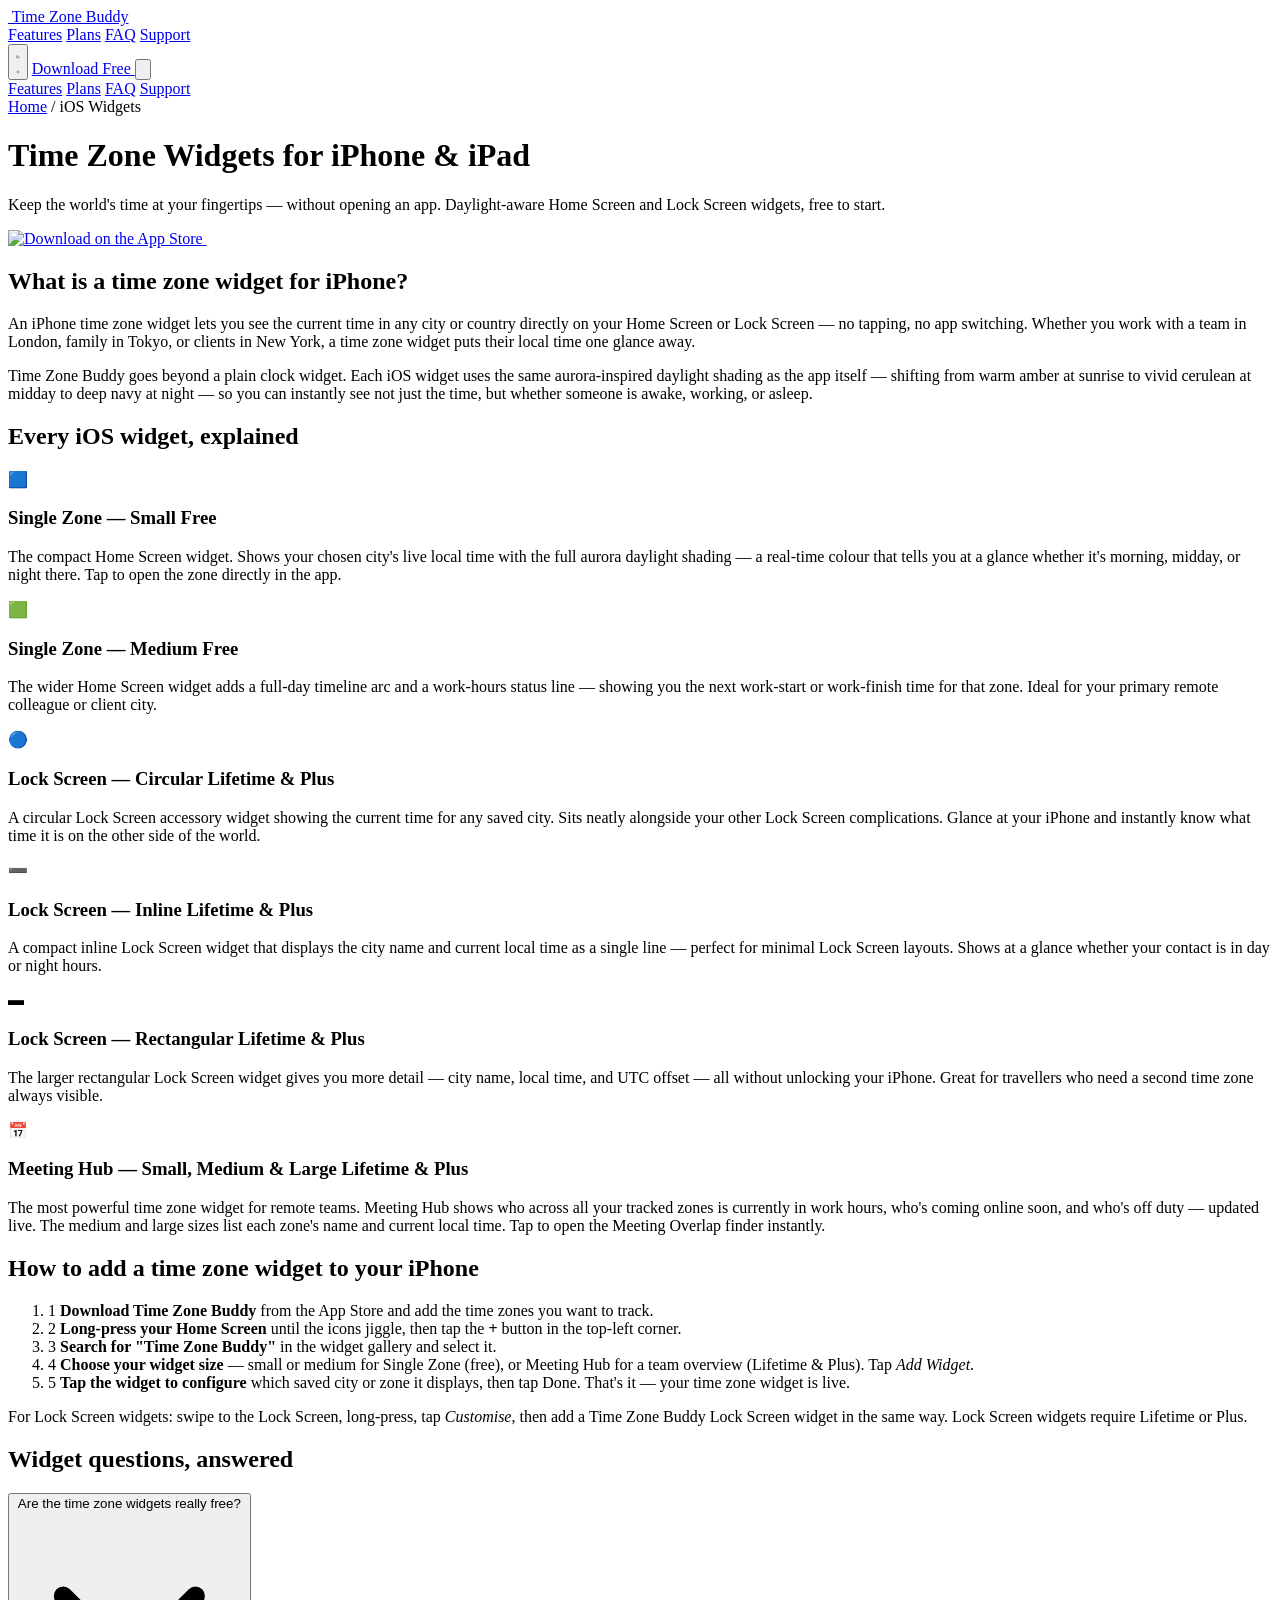
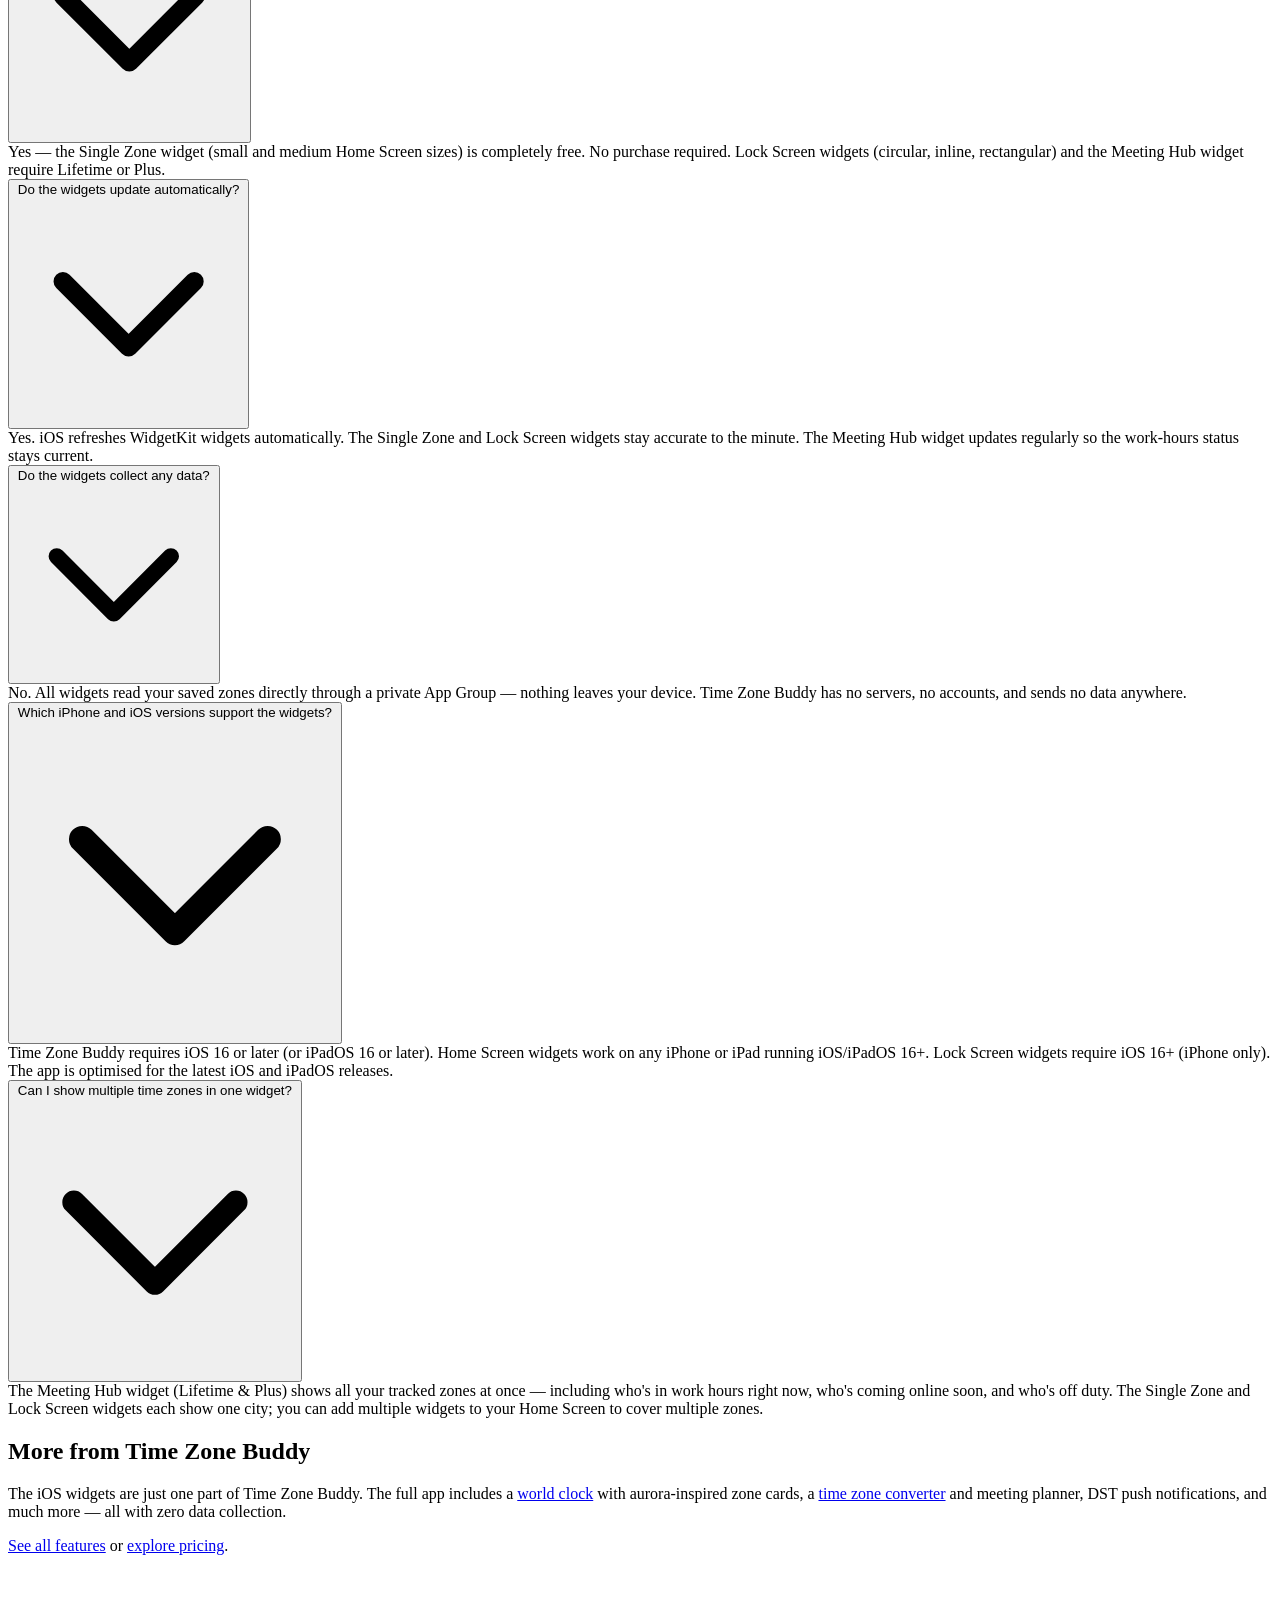
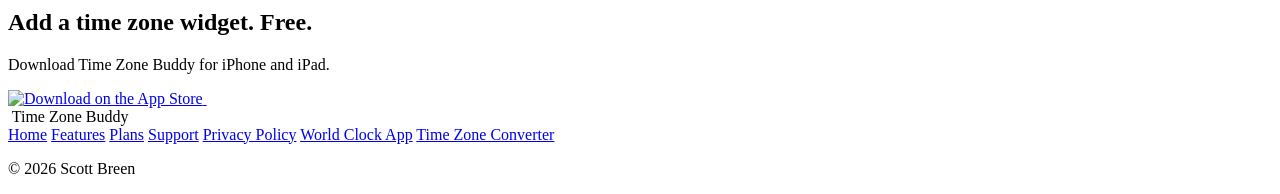
==== ios-widgets.html @ fa758488 "Add files via upload" ====
<!DOCTYPE html>
<html lang="en" x-data="themeToggle" x-init="init()">
<head>
  <meta charset="UTF-8" />
  <meta name="viewport" content="width=device-width, initial-scale=1.0" />
  <title>Time Zone Widget for iPhone &amp; iPad — Time Zone Buddy</title>
  <meta name="description" content="Time Zone Buddy brings beautiful, daylight-aware time zone widgets to your iPhone Home Screen and Lock Screen. Free Single Zone widget, plus Lock Screen clocks and Meeting Hub widget with Lifetime or Plus." />
  <meta name="keywords" content="time zone widget iPhone, time zone widget iOS, world clock widget iPhone, Home Screen time zone widget, Lock Screen clock widget iPhone, iPad time zone widget, iOS 16 widget time zone, meeting hub widget" />

  <!-- Favicon -->
  <link rel="icon" type="image/png" href="images/icon.png" />
  <link rel="apple-touch-icon" href="images/icon.png" />

  <!-- Open Graph -->
  <meta property="og:title" content="Time Zone Widget for iPhone &amp; iPad — Time Zone Buddy" />
  <meta property="og:description" content="Beautiful, daylight-aware time zone widgets for your iPhone Home Screen and Lock Screen. Free to start — upgrade for Lock Screen clocks and the Meeting Hub widget." />
  <meta property="og:image" content="https://tzbuddy.app/images/og-image.png" />
  <meta property="og:image:width" content="1200" />
  <meta property="og:image:height" content="630" />
  <meta property="og:type" content="website" />
  <meta property="og:url" content="https://tzbuddy.app/ios-widgets.html" />
  <meta property="og:site_name" content="Time Zone Buddy" />
  <link rel="canonical" href="https://tzbuddy.app/ios-widgets.html" />

  <!-- Twitter / X Card -->
  <meta name="twitter:card" content="summary_large_image" />
  <meta name="twitter:title" content="Time Zone Widget for iPhone &amp; iPad — Time Zone Buddy" />
  <meta name="twitter:description" content="Beautiful, daylight-aware time zone widgets for your iPhone Home Screen and Lock Screen. Free to start." />
  <meta name="twitter:image" content="https://tzbuddy.app/images/og-image.png" />

  <!-- Fonts -->
  <link rel="preconnect" href="https://fonts.googleapis.com" />
  <link href="https://fonts.googleapis.com/css2?family=Inter:wght@400;500;600;700;800&display=swap" rel="stylesheet" />

  <!-- Tailwind Play CDN -->
  <script src="https://cdn.tailwindcss.com"></script>
  <script>
    tailwind.config = { darkMode: 'class' }
  </script>

  <!-- GSAP -->
  <script src="https://cdnjs.cloudflare.com/ajax/libs/gsap/3.12.5/gsap.min.js"></script>
  <script src="https://cdnjs.cloudflare.com/ajax/libs/gsap/3.12.5/ScrollTrigger.min.js"></script>

  <!-- Alpine.js -->
  <script defer src="https://cdn.jsdelivr.net/npm/alpinejs@3.14.1/dist/cdn.min.js"></script>

  <!-- Styles -->
  <link rel="stylesheet" href="css/styles.css" />
  <script src="js/app.js"></script>

  <!-- Structured Data -->
  <script type="application/ld+json">
  {
    "@context": "https://schema.org",
    "@type": ["SoftwareApplication", "MobileApplication"],
    "name": "Time Zone Buddy",
    "alternativeName": "Time Zone Widget for iPhone",
    "url": "https://tzbuddy.app/",
    "downloadUrl": "https://apps.apple.com/us/app/time-zone-buddy/id6760805989",
    "operatingSystem": "iOS 16+, iPadOS 16+",
    "applicationCategory": ["ProductivityApplication", "UtilitiesApplication"],
    "description": "Time Zone Buddy brings beautiful, daylight-aware time zone widgets to your iPhone and iPad Home Screen and Lock Screen. The free Single Zone widget shows any city's live time with aurora shading; Lifetime and Plus unlock Lock Screen clocks and the Meeting Hub widget.",
    "featureList": "Single Zone Home Screen widget (small & medium), Lock Screen clock widgets (circular, inline, rectangular), Meeting Hub widget (small, medium, large), daylight-aware shading, work-hours status, day timeline, on-device privacy",
    "author": { "@type": "Person", "name": "Scott Breen" },
    "offers": [
      { "@type": "Offer", "price": "0",     "priceCurrency": "AUD", "name": "Free" },
      { "@type": "Offer", "price": "39.99", "priceCurrency": "AUD", "name": "Lifetime" },
      { "@type": "Offer", "price": "14.99", "priceCurrency": "AUD", "name": "Plus Annual" }
    ]
  }
  </script>

  <!-- Firebase Analytics -->
  <script type="module">
    import { initializeApp } from "https://www.gstatic.com/firebasejs/12.13.0/firebase-app.js";
    import { getAnalytics, logEvent } from "https://www.gstatic.com/firebasejs/12.13.0/firebase-analytics.js";

    const firebaseConfig = {
      apiKey: "AIzaSyCn7GMc5UZO7iKN3OsOkC23iQB7Zp9PNtY",
      authDomain: "time-zone-buddy-pinecode.firebaseapp.com",
      projectId: "time-zone-buddy-pinecode",
      storageBucket: "time-zone-buddy-pinecode.firebasestorage.app",
      messagingSenderId: "808205346526",
      appId: "1:808205346526:web:3aef061bd46ed801ec844f",
      measurementId: "G-05SZGTC4KJ"
    };

    const app = initializeApp(firebaseConfig);
    const analytics = getAnalytics(app);

    document.addEventListener('click', (e) => {
      const cta = e.target.closest('[data-section]');
      if (cta) {
        logEvent(analytics, 'cta_click', { section: cta.dataset.section });
      }
    });
  </script>
</head>

<body class="bg-[var(--color-bg)]" :class="{ dark: dark }">

  <!-- ── Navigation ──────────────────────────────────────── -->
  <nav x-data="stickyNav" x-init="init()"
       class="fixed top-0 inset-x-0 z-50 bg-[var(--color-surface)] shadow-sm">
    <div class="max-w-6xl mx-auto px-4 sm:px-6 flex items-center justify-between h-16">

      <!-- Logo -->
      <a href="index.html" class="flex items-center gap-2 font-bold text-[var(--color-text-primary)]">
        <img src="images/icon.png" alt="" class="w-6 h-6" aria-hidden="true" />
        Time Zone Buddy
      </a>

      <!-- Desktop nav links -->
      <div class="hidden md:flex items-center gap-8 text-sm font-medium text-[var(--color-text-secondary)]">
        <a href="index.html#features" class="hover:text-[var(--color-brand)] transition-colors">Features</a>
        <a href="index.html#plans"    class="hover:text-[var(--color-brand)] transition-colors">Plans</a>
        <a href="index.html#faq"      class="hover:text-[var(--color-brand)] transition-colors">FAQ</a>
        <a href="support.html"        class="hover:text-[var(--color-brand)] transition-colors">Support</a>
      </div>

      <!-- Right controls -->
      <div class="flex items-center gap-2">
        <!-- Dark/light toggle -->
        <button @click="toggle()" aria-label="Toggle dark mode"
                class="p-2 rounded-lg text-[var(--color-text-muted)] hover:text-[var(--color-text-primary)] transition-colors">
          <svg x-show="!dark" class="w-5 h-5" fill="none" stroke="currentColor" stroke-width="2" viewBox="0 0 24 24"><path stroke-linecap="round" stroke-linejoin="round" d="M21 12.79A9 9 0 1111.21 3a7 7 0 109.79 9.79z"/></svg>
          <svg x-show="dark"  class="w-5 h-5" fill="none" stroke="currentColor" stroke-width="2" viewBox="0 0 24 24"><circle cx="12" cy="12" r="5"/><line x1="12" y1="1" x2="12" y2="3"/><line x1="12" y1="21" x2="12" y2="23"/><line x1="4.22" y1="4.22" x2="5.64" y2="5.64"/><line x1="18.36" y1="18.36" x2="19.78" y2="19.78"/><line x1="1" y1="12" x2="3" y2="12"/><line x1="21" y1="12" x2="23" y2="12"/><line x1="4.22" y1="19.78" x2="5.64" y2="18.36"/><line x1="18.36" y1="5.64" x2="19.78" y2="4.22"/></svg>
        </button>

        <!-- CTA -->
        <a href="https://apps.apple.com/us/app/time-zone-buddy/id6760805989?utm_source=website&utm_medium=cta_button&utm_campaign=ios_widgets_page"
           data-section="nav"
           class="hidden md:inline-flex items-center gap-2 bg-[var(--color-brand)] text-white font-semibold text-sm px-4 py-2 rounded-xl hover:bg-[var(--color-brand-hover)] transition-colors">
          Download Free
        </a>

        <!-- Mobile hamburger -->
        <button @click="menuOpen = !menuOpen" class="md:hidden p-2 text-[var(--color-text-muted)]" aria-label="Toggle menu">
          <svg class="w-5 h-5" fill="none" stroke="currentColor" stroke-width="2" viewBox="0 0 24 24">
            <path x-show="!menuOpen" stroke-linecap="round" stroke-linejoin="round" d="M4 6h16M4 12h16M4 18h16"/>
            <path x-show="menuOpen"  stroke-linecap="round" stroke-linejoin="round" d="M6 18L18 6M6 6l12 12"/>
          </svg>
        </button>
      </div>
    </div>

    <!-- Mobile menu dropdown -->
    <div x-show="menuOpen" x-transition class="md:hidden bg-[var(--color-surface)] border-t border-[var(--color-border)] px-4 pb-4">
      <a href="index.html#features" @click="menuOpen=false" class="block py-3 text-[var(--color-text-secondary)] hover:text-[var(--color-brand)]">Features</a>
      <a href="index.html#plans"    @click="menuOpen=false" class="block py-3 text-[var(--color-text-secondary)] hover:text-[var(--color-brand)]">Plans</a>
      <a href="index.html#faq"      @click="menuOpen=false" class="block py-3 text-[var(--color-text-secondary)] hover:text-[var(--color-brand)]">FAQ</a>
      <a href="support.html"        @click="menuOpen=false" class="block py-3 text-[var(--color-text-secondary)] hover:text-[var(--color-brand)]">Support</a>
    </div>
  </nav>

  <main class="pt-16">

    <!-- ── Page Hero ───────────────────────────────────────── -->
    <div class="bg-[var(--color-surface)] border-b border-[var(--color-border)] py-12 text-center">
      <nav aria-label="Breadcrumb" class="text-sm text-[var(--color-text-muted)] mb-4">
        <a href="index.html" class="hover:text-[var(--color-brand)]">Home</a>
        <span class="mx-2">/</span>
        <span class="text-[var(--color-text-primary)]">iOS Widgets</span>
      </nav>
      <h1 class="text-4xl font-extrabold text-[var(--color-text-primary)]">Time Zone Widgets for iPhone &amp; iPad</h1>
      <p class="mt-4 text-[var(--color-text-secondary)] max-w-xl mx-auto px-4">
        Keep the world's time at your fingertips — without opening an app. Daylight-aware Home Screen and Lock Screen widgets, free to start.
      </p>
      <div class="mt-8">
        <a href="https://apps.apple.com/us/app/time-zone-buddy/id6760805989?utm_source=website&utm_medium=cta_button&utm_campaign=ios_widgets_page"
           data-section="hero"
           class="inline-flex items-center">
          <img src="images/Download_on_the_App_Store_Badge_US-UK_RGB_blk_092917.svg"
               alt="Download on the App Store" class="h-12 dark:hidden" />
          <img src="images/Download_on_the_App_Store_Badge_US-UK_RGB_wht_092917.svg"
               alt="" class="h-12 hidden dark:block" aria-hidden="true" />
        </a>
      </div>
    </div>

    <!-- ── What is a time zone widget ──────────────────────── -->
    <section class="max-w-3xl mx-auto px-4 sm:px-6 py-16">
      <h2 class="text-2xl md:text-3xl font-bold text-[var(--color-text-primary)] mb-6">What is a time zone widget for iPhone?</h2>
      <p class="text-base text-[var(--color-text-secondary)] mb-4">
        An iPhone time zone widget lets you see the current time in any city or country directly on your Home Screen or Lock Screen — no tapping, no app switching. Whether you work with a team in London, family in Tokyo, or clients in New York, a time zone widget puts their local time one glance away.
      </p>
      <p class="text-base text-[var(--color-text-secondary)]">
        Time Zone Buddy goes beyond a plain clock widget. Each iOS widget uses the same aurora-inspired daylight shading as the app itself — shifting from warm amber at sunrise to vivid cerulean at midday to deep navy at night — so you can instantly see not just the time, but whether someone is awake, working, or asleep.
      </p>
    </section>

    <!-- ── Widget variants ──────────────────────────────────── -->
    <section class="bg-[var(--color-surface)] border-y border-[var(--color-border)] py-16">
      <div class="max-w-4xl mx-auto px-4 sm:px-6">
        <h2 class="text-2xl md:text-3xl font-bold text-[var(--color-text-primary)] mb-10 text-center">
          Every iOS widget, explained
        </h2>
        <div class="grid grid-cols-1 md:grid-cols-2 gap-8">

          <!-- Single Zone Small -->
          <div class="flex gap-4">
            <div class="text-3xl flex-shrink-0">🟦</div>
            <div>
              <h3 class="font-bold text-[var(--color-text-primary)] mb-1">Single Zone — Small <span class="text-xs font-normal text-green-600 dark:text-green-400 ml-1">Free</span></h3>
              <p class="text-sm text-[var(--color-text-secondary)]">
                The compact Home Screen widget. Shows your chosen city's live local time with the full aurora daylight shading — a real-time colour that tells you at a glance whether it's morning, midday, or night there. Tap to open the zone directly in the app.
              </p>
            </div>
          </div>

          <!-- Single Zone Medium -->
          <div class="flex gap-4">
            <div class="text-3xl flex-shrink-0">🟩</div>
            <div>
              <h3 class="font-bold text-[var(--color-text-primary)] mb-1">Single Zone — Medium <span class="text-xs font-normal text-green-600 dark:text-green-400 ml-1">Free</span></h3>
              <p class="text-sm text-[var(--color-text-secondary)]">
                The wider Home Screen widget adds a full-day timeline arc and a work-hours status line — showing you the next work-start or work-finish time for that zone. Ideal for your primary remote colleague or client city.
              </p>
            </div>
          </div>

          <!-- Lock Screen Circular -->
          <div class="flex gap-4">
            <div class="text-3xl flex-shrink-0">🔵</div>
            <div>
              <h3 class="font-bold text-[var(--color-text-primary)] mb-1">Lock Screen — Circular <span class="text-xs font-normal text-[var(--color-brand)] ml-1">Lifetime &amp; Plus</span></h3>
              <p class="text-sm text-[var(--color-text-secondary)]">
                A circular Lock Screen accessory widget showing the current time for any saved city. Sits neatly alongside your other Lock Screen complications. Glance at your iPhone and instantly know what time it is on the other side of the world.
              </p>
            </div>
          </div>

          <!-- Lock Screen Inline -->
          <div class="flex gap-4">
            <div class="text-3xl flex-shrink-0">➖</div>
            <div>
              <h3 class="font-bold text-[var(--color-text-primary)] mb-1">Lock Screen — Inline <span class="text-xs font-normal text-[var(--color-brand)] ml-1">Lifetime &amp; Plus</span></h3>
              <p class="text-sm text-[var(--color-text-secondary)]">
                A compact inline Lock Screen widget that displays the city name and current local time as a single line — perfect for minimal Lock Screen layouts. Shows at a glance whether your contact is in day or night hours.
              </p>
            </div>
          </div>

          <!-- Lock Screen Rectangular -->
          <div class="flex gap-4">
            <div class="text-3xl flex-shrink-0">▬</div>
            <div>
              <h3 class="font-bold text-[var(--color-text-primary)] mb-1">Lock Screen — Rectangular <span class="text-xs font-normal text-[var(--color-brand)] ml-1">Lifetime &amp; Plus</span></h3>
              <p class="text-sm text-[var(--color-text-secondary)]">
                The larger rectangular Lock Screen widget gives you more detail — city name, local time, and UTC offset — all without unlocking your iPhone. Great for travellers who need a second time zone always visible.
              </p>
            </div>
          </div>

          <!-- Meeting Hub -->
          <div class="flex gap-4">
            <div class="text-3xl flex-shrink-0">📅</div>
            <div>
              <h3 class="font-bold text-[var(--color-text-primary)] mb-1">Meeting Hub — Small, Medium &amp; Large <span class="text-xs font-normal text-[var(--color-brand)] ml-1">Lifetime &amp; Plus</span></h3>
              <p class="text-sm text-[var(--color-text-secondary)]">
                The most powerful time zone widget for remote teams. Meeting Hub shows who across all your tracked zones is currently in work hours, who's coming online soon, and who's off duty — updated live. The medium and large sizes list each zone's name and current local time. Tap to open the Meeting Overlap finder instantly.
              </p>
            </div>
          </div>

        </div>
      </div>
    </section>

    <!-- ── How to add ────────────────────────────────────────── -->
    <section class="max-w-3xl mx-auto px-4 sm:px-6 py-16">
      <h2 class="text-2xl md:text-3xl font-bold text-[var(--color-text-primary)] mb-6">
        How to add a time zone widget to your iPhone
      </h2>
      <ol class="space-y-4 text-base text-[var(--color-text-secondary)] list-none">
        <li class="flex gap-4">
          <span class="flex-shrink-0 w-7 h-7 rounded-full bg-[var(--color-brand)] text-white flex items-center justify-center text-sm font-bold">1</span>
          <span><strong class="text-[var(--color-text-primary)]">Download Time Zone Buddy</strong> from the App Store and add the time zones you want to track.</span>
        </li>
        <li class="flex gap-4">
          <span class="flex-shrink-0 w-7 h-7 rounded-full bg-[var(--color-brand)] text-white flex items-center justify-center text-sm font-bold">2</span>
          <span><strong class="text-[var(--color-text-primary)]">Long-press your Home Screen</strong> until the icons jiggle, then tap the <strong class="text-[var(--color-text-primary)]">+</strong> button in the top-left corner.</span>
        </li>
        <li class="flex gap-4">
          <span class="flex-shrink-0 w-7 h-7 rounded-full bg-[var(--color-brand)] text-white flex items-center justify-center text-sm font-bold">3</span>
          <span><strong class="text-[var(--color-text-primary)]">Search for "Time Zone Buddy"</strong> in the widget gallery and select it.</span>
        </li>
        <li class="flex gap-4">
          <span class="flex-shrink-0 w-7 h-7 rounded-full bg-[var(--color-brand)] text-white flex items-center justify-center text-sm font-bold">4</span>
          <span><strong class="text-[var(--color-text-primary)]">Choose your widget size</strong> — small or medium for Single Zone (free), or Meeting Hub for a team overview (Lifetime &amp; Plus). Tap <em>Add Widget</em>.</span>
        </li>
        <li class="flex gap-4">
          <span class="flex-shrink-0 w-7 h-7 rounded-full bg-[var(--color-brand)] text-white flex items-center justify-center text-sm font-bold">5</span>
          <span><strong class="text-[var(--color-text-primary)]">Tap the widget to configure</strong> which saved city or zone it displays, then tap Done. That's it — your time zone widget is live.</span>
        </li>
      </ol>
      <p class="mt-6 text-sm text-[var(--color-text-secondary)]">
        For Lock Screen widgets: swipe to the Lock Screen, long-press, tap <em>Customise</em>, then add a Time Zone Buddy Lock Screen widget in the same way. Lock Screen widgets require Lifetime or Plus.
      </p>
    </section>

    <!-- ── Widget FAQ ────────────────────────────────────────── -->
    <section class="bg-[var(--color-surface)] border-y border-[var(--color-border)] py-16">
      <div class="max-w-3xl mx-auto px-4 sm:px-6">
        <h2 class="text-2xl md:text-3xl font-bold text-[var(--color-text-primary)] mb-8 text-center">
          Widget questions, answered
        </h2>

        <div x-data="{ open: null }" class="space-y-3">

          <div class="border border-[var(--color-border)] rounded-xl overflow-hidden">
            <button @click="open = open === 0 ? null : 0" :aria-expanded="open === 0 ? 'true' : 'false'" aria-controls="wfaq-0"
                    class="w-full flex items-center justify-between px-5 py-4 text-left font-semibold text-[var(--color-text-primary)] hover:bg-[var(--color-surface-raised)] transition-colors">
              <span>Are the time zone widgets really free?</span>
              <svg class="w-4 h-4 text-[var(--color-text-muted)] transition-transform" :class="open === 0 ? 'rotate-180' : ''" fill="none" stroke="currentColor" stroke-width="2" viewBox="0 0 24 24"><path stroke-linecap="round" stroke-linejoin="round" d="M19 9l-7 7-7-7"/></svg>
            </button>
            <div id="wfaq-0" x-show="open === 0" x-transition class="px-5 pb-4 text-sm text-[var(--color-text-secondary)]">
              Yes — the Single Zone widget (small and medium Home Screen sizes) is completely free. No purchase required. Lock Screen widgets (circular, inline, rectangular) and the Meeting Hub widget require Lifetime or Plus.
            </div>
          </div>

          <div class="border border-[var(--color-border)] rounded-xl overflow-hidden">
            <button @click="open = open === 1 ? null : 1" :aria-expanded="open === 1 ? 'true' : 'false'" aria-controls="wfaq-1"
                    class="w-full flex items-center justify-between px-5 py-4 text-left font-semibold text-[var(--color-text-primary)] hover:bg-[var(--color-surface-raised)] transition-colors">
              <span>Do the widgets update automatically?</span>
              <svg class="w-4 h-4 text-[var(--color-text-muted)] transition-transform" :class="open === 1 ? 'rotate-180' : ''" fill="none" stroke="currentColor" stroke-width="2" viewBox="0 0 24 24"><path stroke-linecap="round" stroke-linejoin="round" d="M19 9l-7 7-7-7"/></svg>
            </button>
            <div id="wfaq-1" x-show="open === 1" x-transition class="px-5 pb-4 text-sm text-[var(--color-text-secondary)]">
              Yes. iOS refreshes WidgetKit widgets automatically. The Single Zone and Lock Screen widgets stay accurate to the minute. The Meeting Hub widget updates regularly so the work-hours status stays current.
            </div>
          </div>

          <div class="border border-[var(--color-border)] rounded-xl overflow-hidden">
            <button @click="open = open === 2 ? null : 2" :aria-expanded="open === 2 ? 'true' : 'false'" aria-controls="wfaq-2"
                    class="w-full flex items-center justify-between px-5 py-4 text-left font-semibold text-[var(--color-text-primary)] hover:bg-[var(--color-surface-raised)] transition-colors">
              <span>Do the widgets collect any data?</span>
              <svg class="w-4 h-4 text-[var(--color-text-muted)] transition-transform" :class="open === 2 ? 'rotate-180' : ''" fill="none" stroke="currentColor" stroke-width="2" viewBox="0 0 24 24"><path stroke-linecap="round" stroke-linejoin="round" d="M19 9l-7 7-7-7"/></svg>
            </button>
            <div id="wfaq-2" x-show="open === 2" x-transition class="px-5 pb-4 text-sm text-[var(--color-text-secondary)]">
              No. All widgets read your saved zones directly through a private App Group — nothing leaves your device. Time Zone Buddy has no servers, no accounts, and sends no data anywhere.
            </div>
          </div>

          <div class="border border-[var(--color-border)] rounded-xl overflow-hidden">
            <button @click="open = open === 3 ? null : 3" :aria-expanded="open === 3 ? 'true' : 'false'" aria-controls="wfaq-3"
                    class="w-full flex items-center justify-between px-5 py-4 text-left font-semibold text-[var(--color-text-primary)] hover:bg-[var(--color-surface-raised)] transition-colors">
              <span>Which iPhone and iOS versions support the widgets?</span>
              <svg class="w-4 h-4 text-[var(--color-text-muted)] transition-transform" :class="open === 3 ? 'rotate-180' : ''" fill="none" stroke="currentColor" stroke-width="2" viewBox="0 0 24 24"><path stroke-linecap="round" stroke-linejoin="round" d="M19 9l-7 7-7-7"/></svg>
            </button>
            <div id="wfaq-3" x-show="open === 3" x-transition class="px-5 pb-4 text-sm text-[var(--color-text-secondary)]">
              Time Zone Buddy requires iOS 16 or later (or iPadOS 16 or later). Home Screen widgets work on any iPhone or iPad running iOS/iPadOS 16+. Lock Screen widgets require iOS 16+ (iPhone only). The app is optimised for the latest iOS and iPadOS releases.
            </div>
          </div>

          <div class="border border-[var(--color-border)] rounded-xl overflow-hidden">
            <button @click="open = open === 4 ? null : 4" :aria-expanded="open === 4 ? 'true' : 'false'" aria-controls="wfaq-4"
                    class="w-full flex items-center justify-between px-5 py-4 text-left font-semibold text-[var(--color-text-primary)] hover:bg-[var(--color-surface-raised)] transition-colors">
              <span>Can I show multiple time zones in one widget?</span>
              <svg class="w-4 h-4 text-[var(--color-text-muted)] transition-transform" :class="open === 4 ? 'rotate-180' : ''" fill="none" stroke="currentColor" stroke-width="2" viewBox="0 0 24 24"><path stroke-linecap="round" stroke-linejoin="round" d="M19 9l-7 7-7-7"/></svg>
            </button>
            <div id="wfaq-4" x-show="open === 4" x-transition class="px-5 pb-4 text-sm text-[var(--color-text-secondary)]">
              The Meeting Hub widget (Lifetime &amp; Plus) shows all your tracked zones at once — including who's in work hours right now, who's coming online soon, and who's off duty. The Single Zone and Lock Screen widgets each show one city; you can add multiple widgets to your Home Screen to cover multiple zones.
            </div>
          </div>

        </div>
      </div>
    </section>

    <!-- ── Cross-links ───────────────────────────────────────── -->
    <section class="max-w-3xl mx-auto px-4 sm:px-6 py-16">
      <h2 class="text-2xl md:text-3xl font-bold text-[var(--color-text-primary)] mb-6">
        More from Time Zone Buddy
      </h2>
      <p class="text-base text-[var(--color-text-secondary)] mb-4">
        The iOS widgets are just one part of Time Zone Buddy. The full app includes a <a href="world-clock-app.html" class="text-[var(--color-brand)] hover:underline">world clock</a> with aurora-inspired zone cards, a <a href="time-zone-converter.html" class="text-[var(--color-brand)] hover:underline">time zone converter</a> and meeting planner, DST push notifications, and much more — all with zero data collection.
      </p>
      <p class="text-base text-[var(--color-text-secondary)]">
        <a href="index.html#features" class="text-[var(--color-brand)] hover:underline">See all features</a> or <a href="index.html#plans" class="text-[var(--color-brand)] hover:underline">explore pricing</a>.
      </p>
    </section>

    <!-- ── CTA ─────────────────────────────────────────────── -->
    <section class="final-cta bg-aurora py-16 text-center text-white">
      <img src="images/icon.png" alt="" class="w-20 h-20 mx-auto mb-6 rounded-2xl" aria-hidden="true" />
      <h2 class="text-2xl md:text-3xl font-extrabold">Add a time zone widget. Free.</h2>
      <p class="mt-3 text-white/70 text-base">Download Time Zone Buddy for iPhone and iPad.</p>
      <div class="mt-8">
        <a href="https://apps.apple.com/us/app/time-zone-buddy/id6760805989?utm_source=website&utm_medium=cta_button&utm_campaign=ios_widgets_page"
           data-section="final_cta"
           class="inline-flex items-center">
          <img src="images/Download_on_the_App_Store_Badge_US-UK_RGB_blk_092917.svg"
               alt="Download on the App Store" class="h-14 dark:hidden" />
          <img src="images/Download_on_the_App_Store_Badge_US-UK_RGB_wht_092917.svg"
               alt="" class="h-14 hidden dark:block" aria-hidden="true" />
        </a>
      </div>
    </section>

  </main>

  <!-- ── Footer ────────────────────────────────────────────── -->
  <footer class="bg-[var(--color-surface)] border-t border-[var(--color-border)] py-10">
    <div class="max-w-6xl mx-auto px-4 sm:px-6 flex flex-col md:flex-row items-center justify-between gap-6 text-sm text-[var(--color-text-muted)]">
      <div class="flex items-center gap-2">
        <img src="images/icon.png" alt="" class="w-5 h-5" aria-hidden="true" />
        <span class="font-semibold text-[var(--color-text-secondary)]">Time Zone Buddy</span>
      </div>
      <nav class="flex flex-wrap justify-center gap-6" aria-label="Footer">
        <a href="index.html"               class="hover:text-[var(--color-brand)] transition-colors">Home</a>
        <a href="index.html#features"      class="hover:text-[var(--color-brand)] transition-colors">Features</a>
        <a href="index.html#plans"         class="hover:text-[var(--color-brand)] transition-colors">Plans</a>
        <a href="support.html"             class="hover:text-[var(--color-brand)] transition-colors">Support</a>
        <a href="privacy-policy.html"      class="hover:text-[var(--color-brand)] transition-colors">Privacy Policy</a>
        <a href="world-clock-app.html"     class="hover:text-[var(--color-brand)] transition-colors">World Clock App</a>
        <a href="time-zone-converter.html" class="hover:text-[var(--color-brand)] transition-colors">Time Zone Converter</a>
      </nav>
      <p>© 2026 Scott Breen</p>
    </div>
  </footer>

</body>
</html>
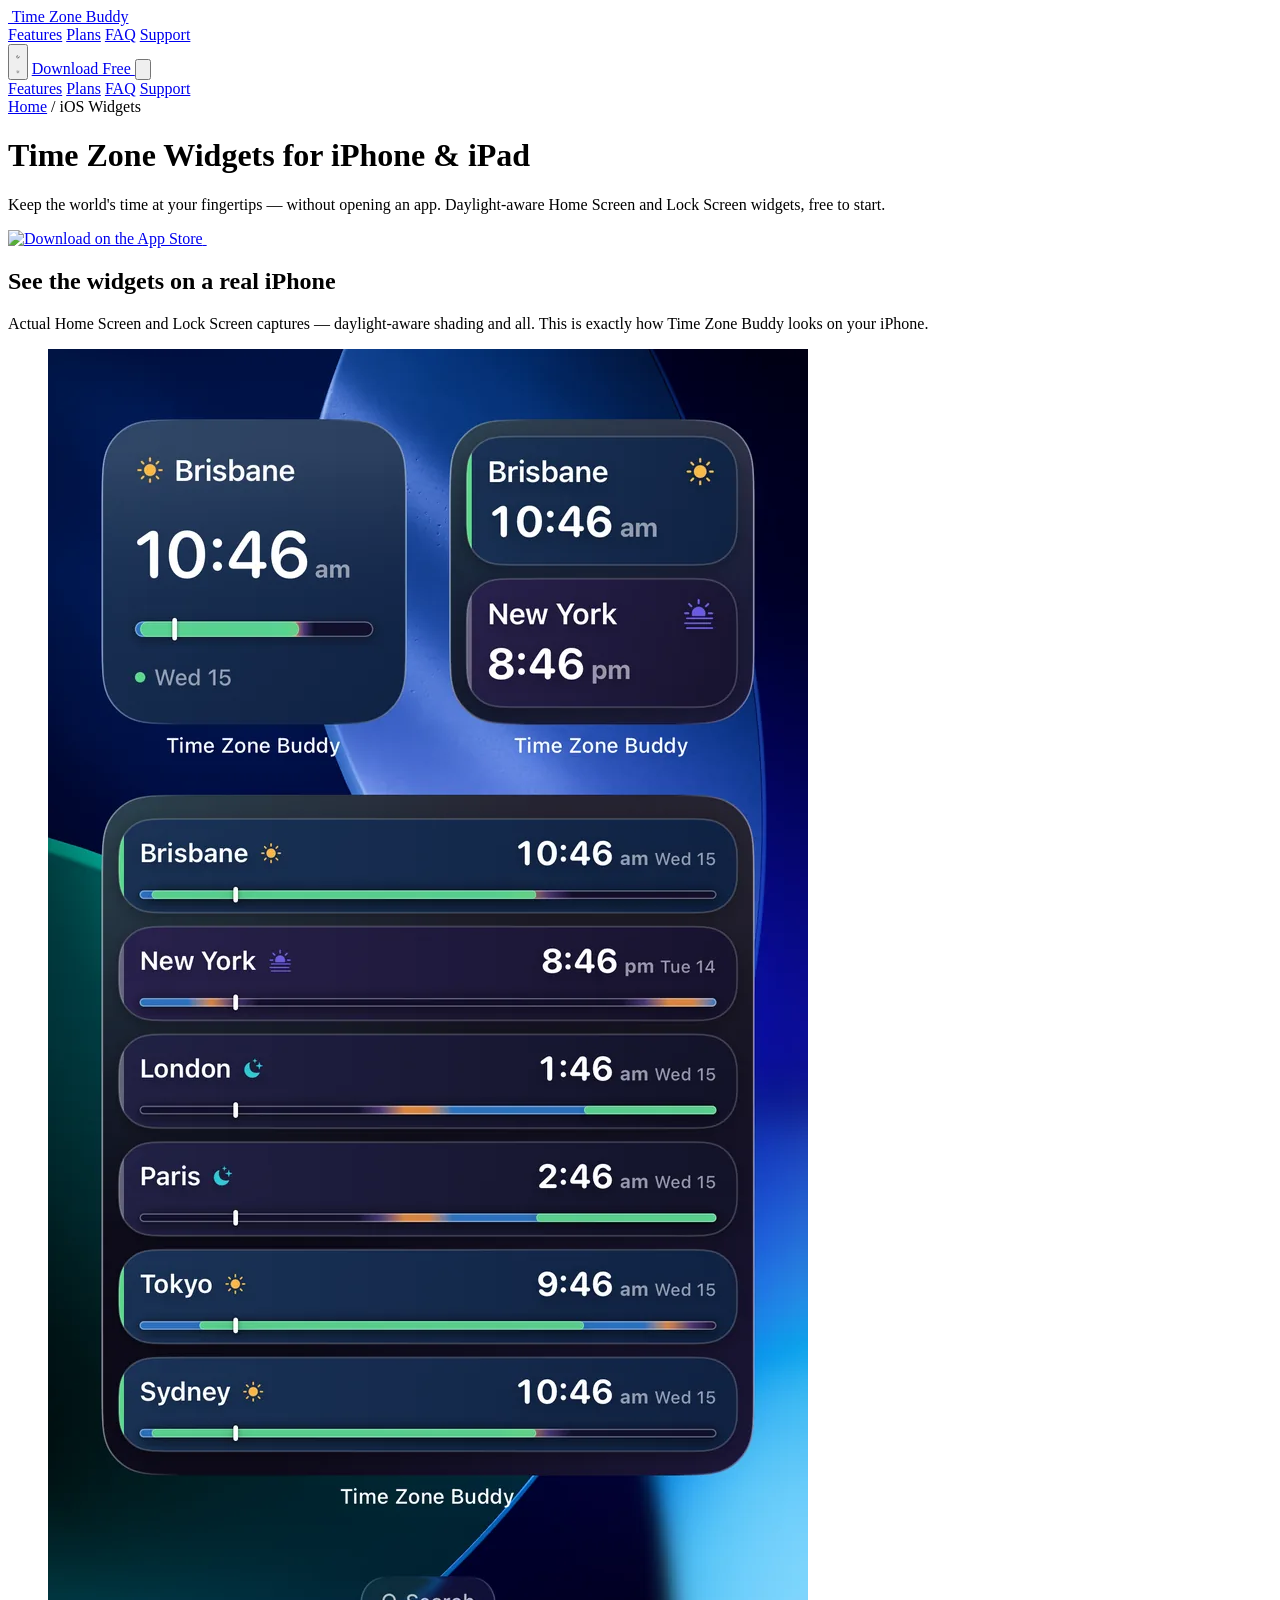
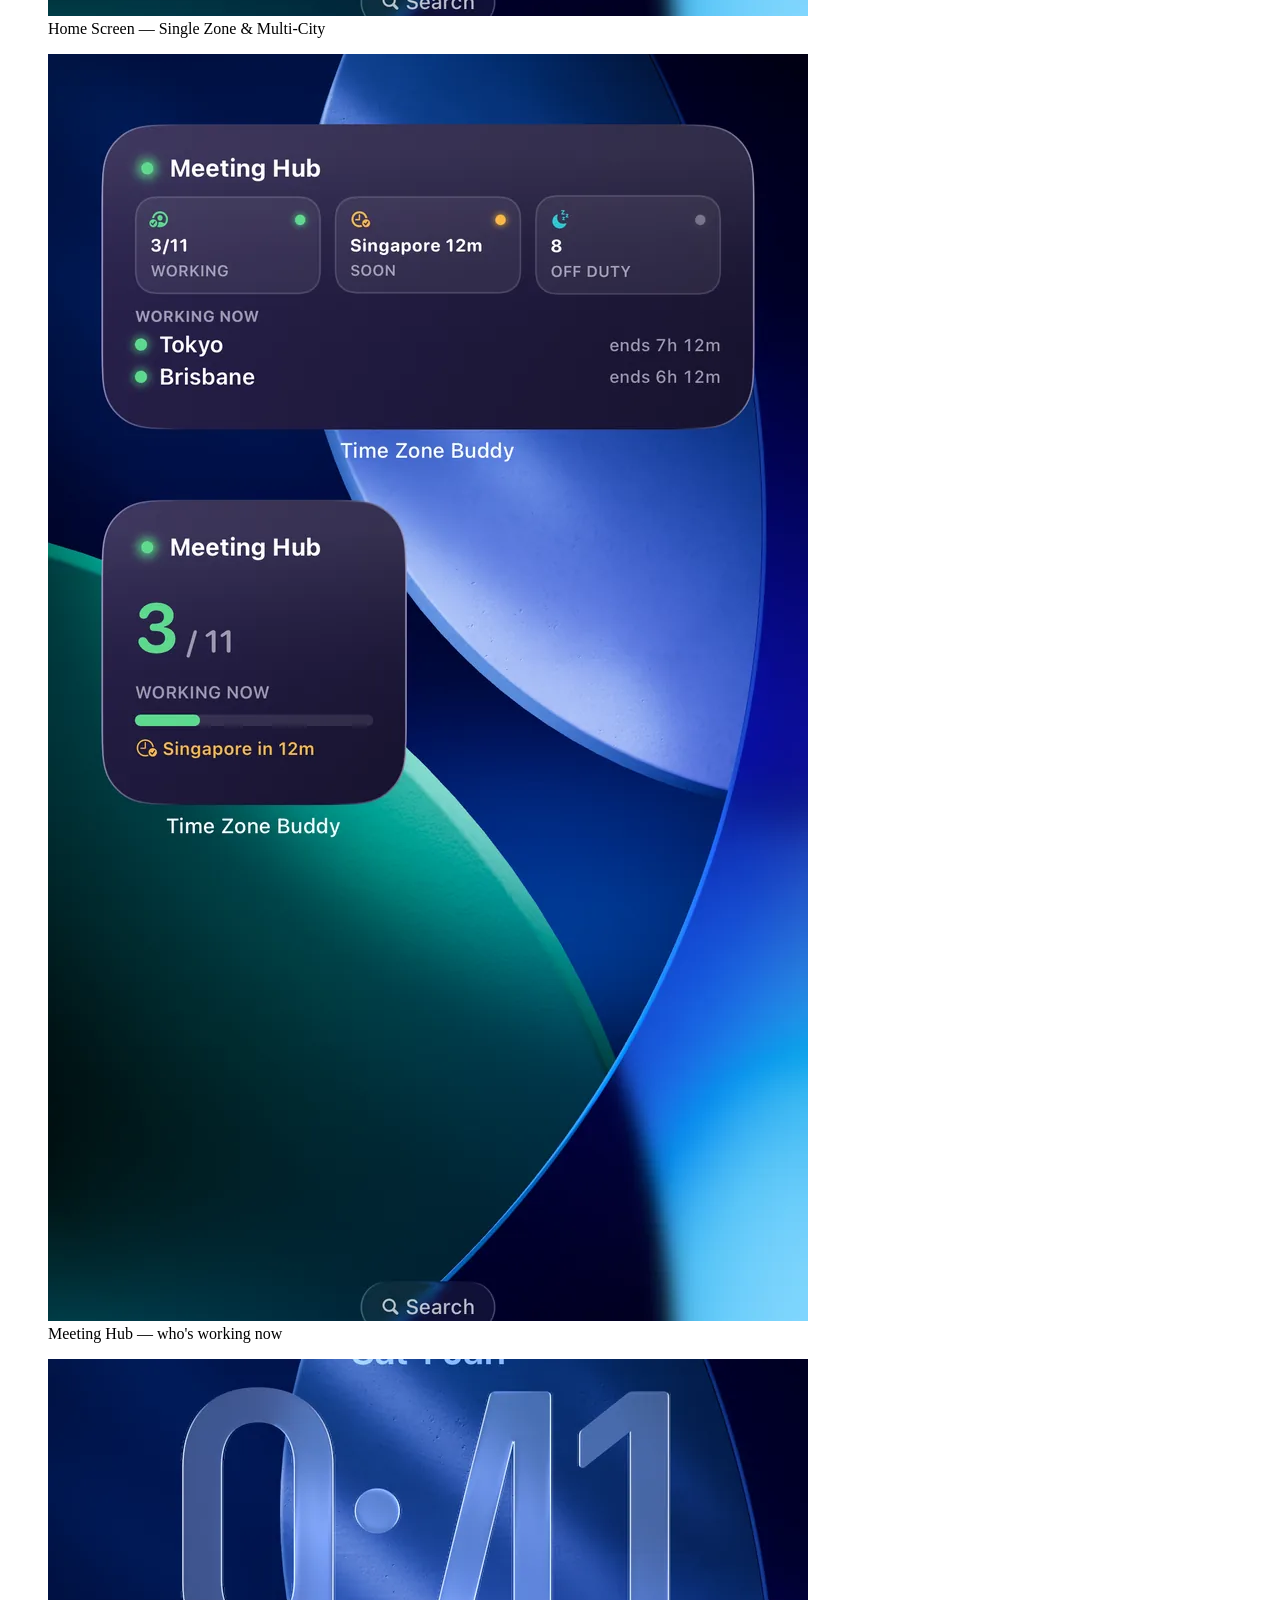
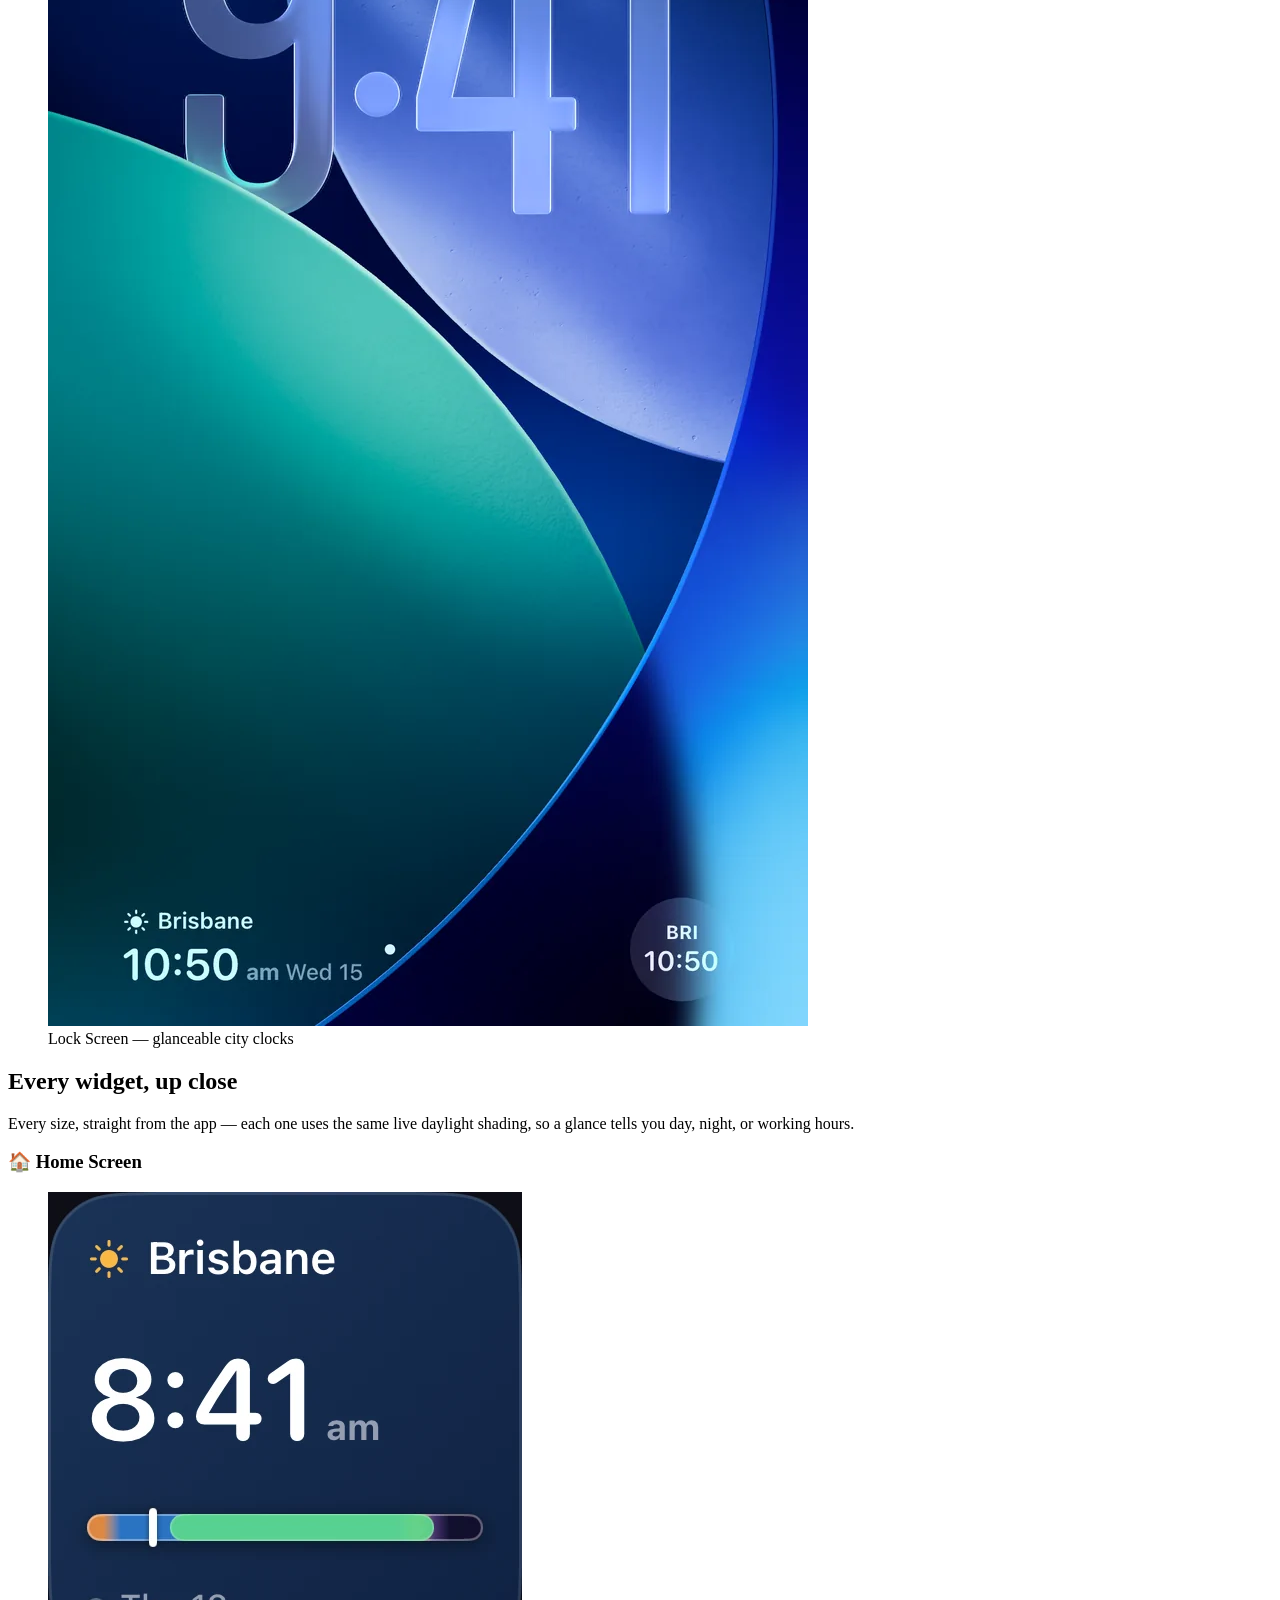
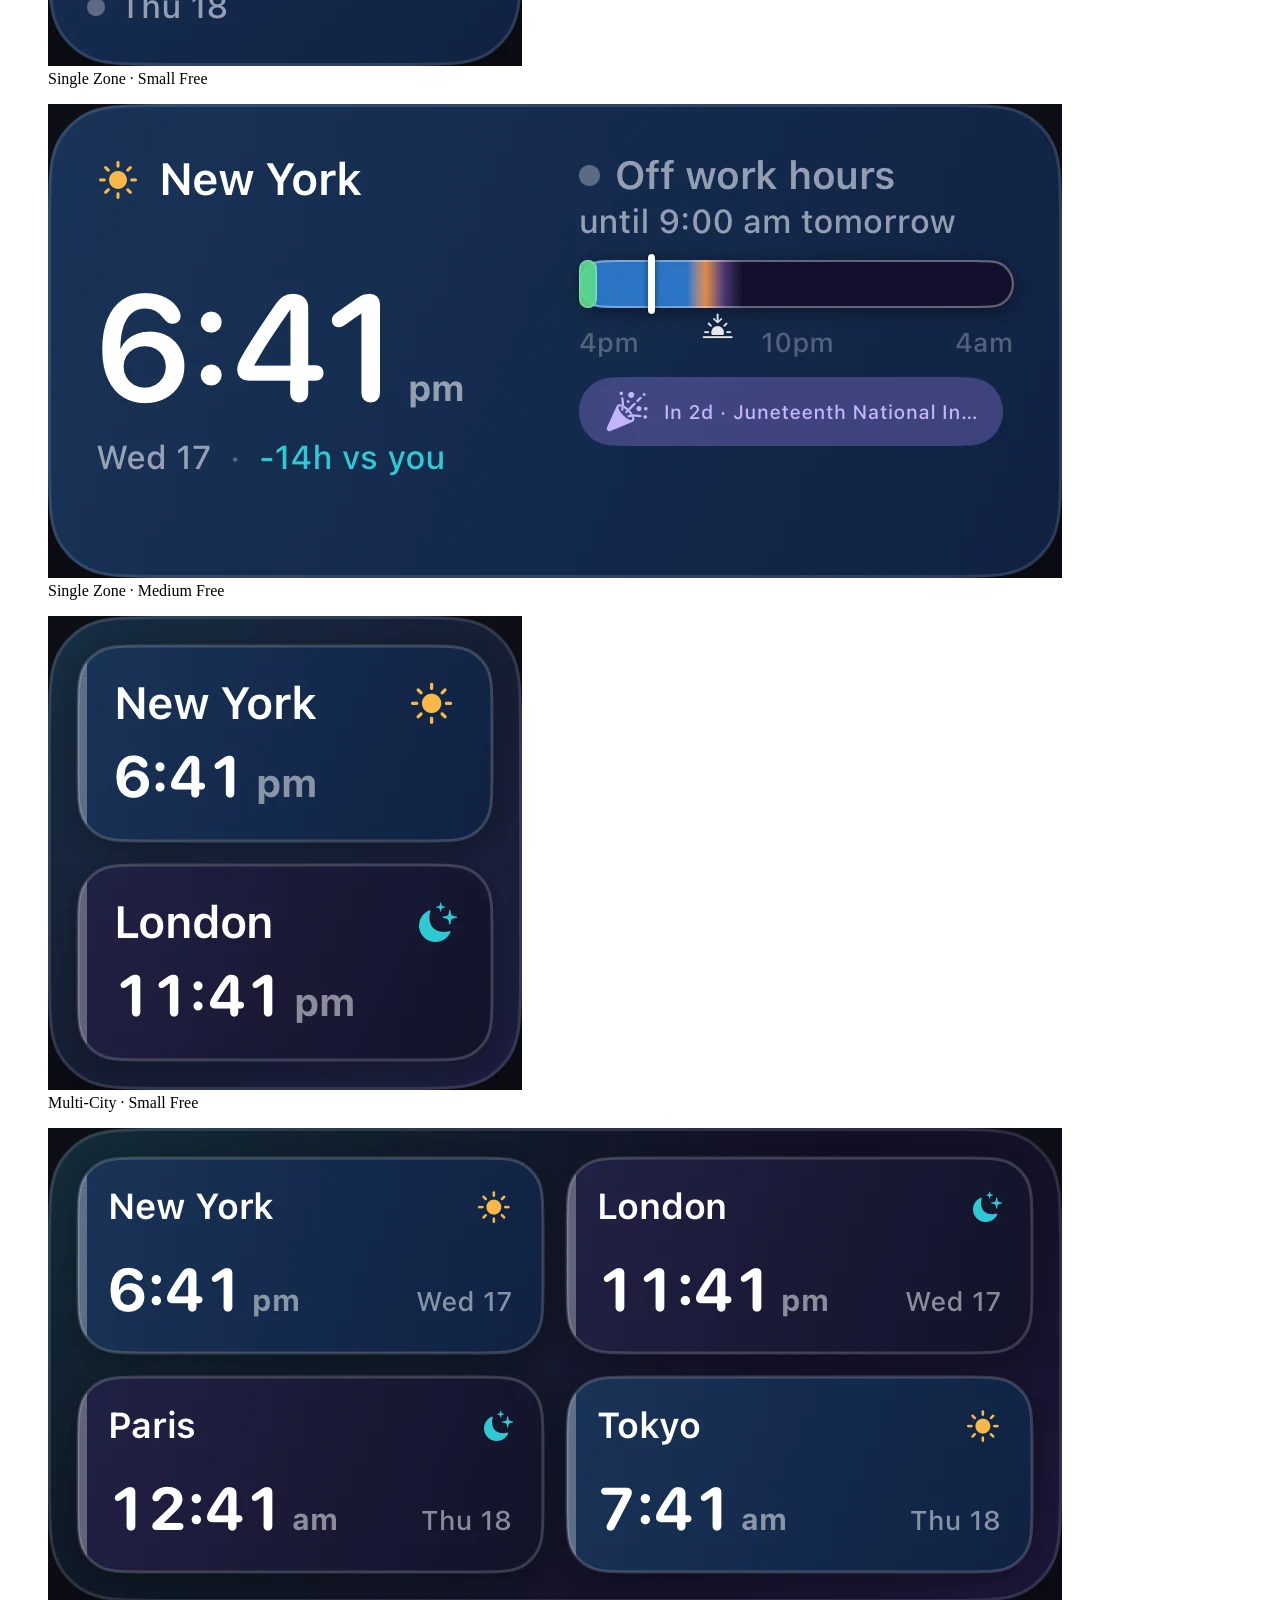
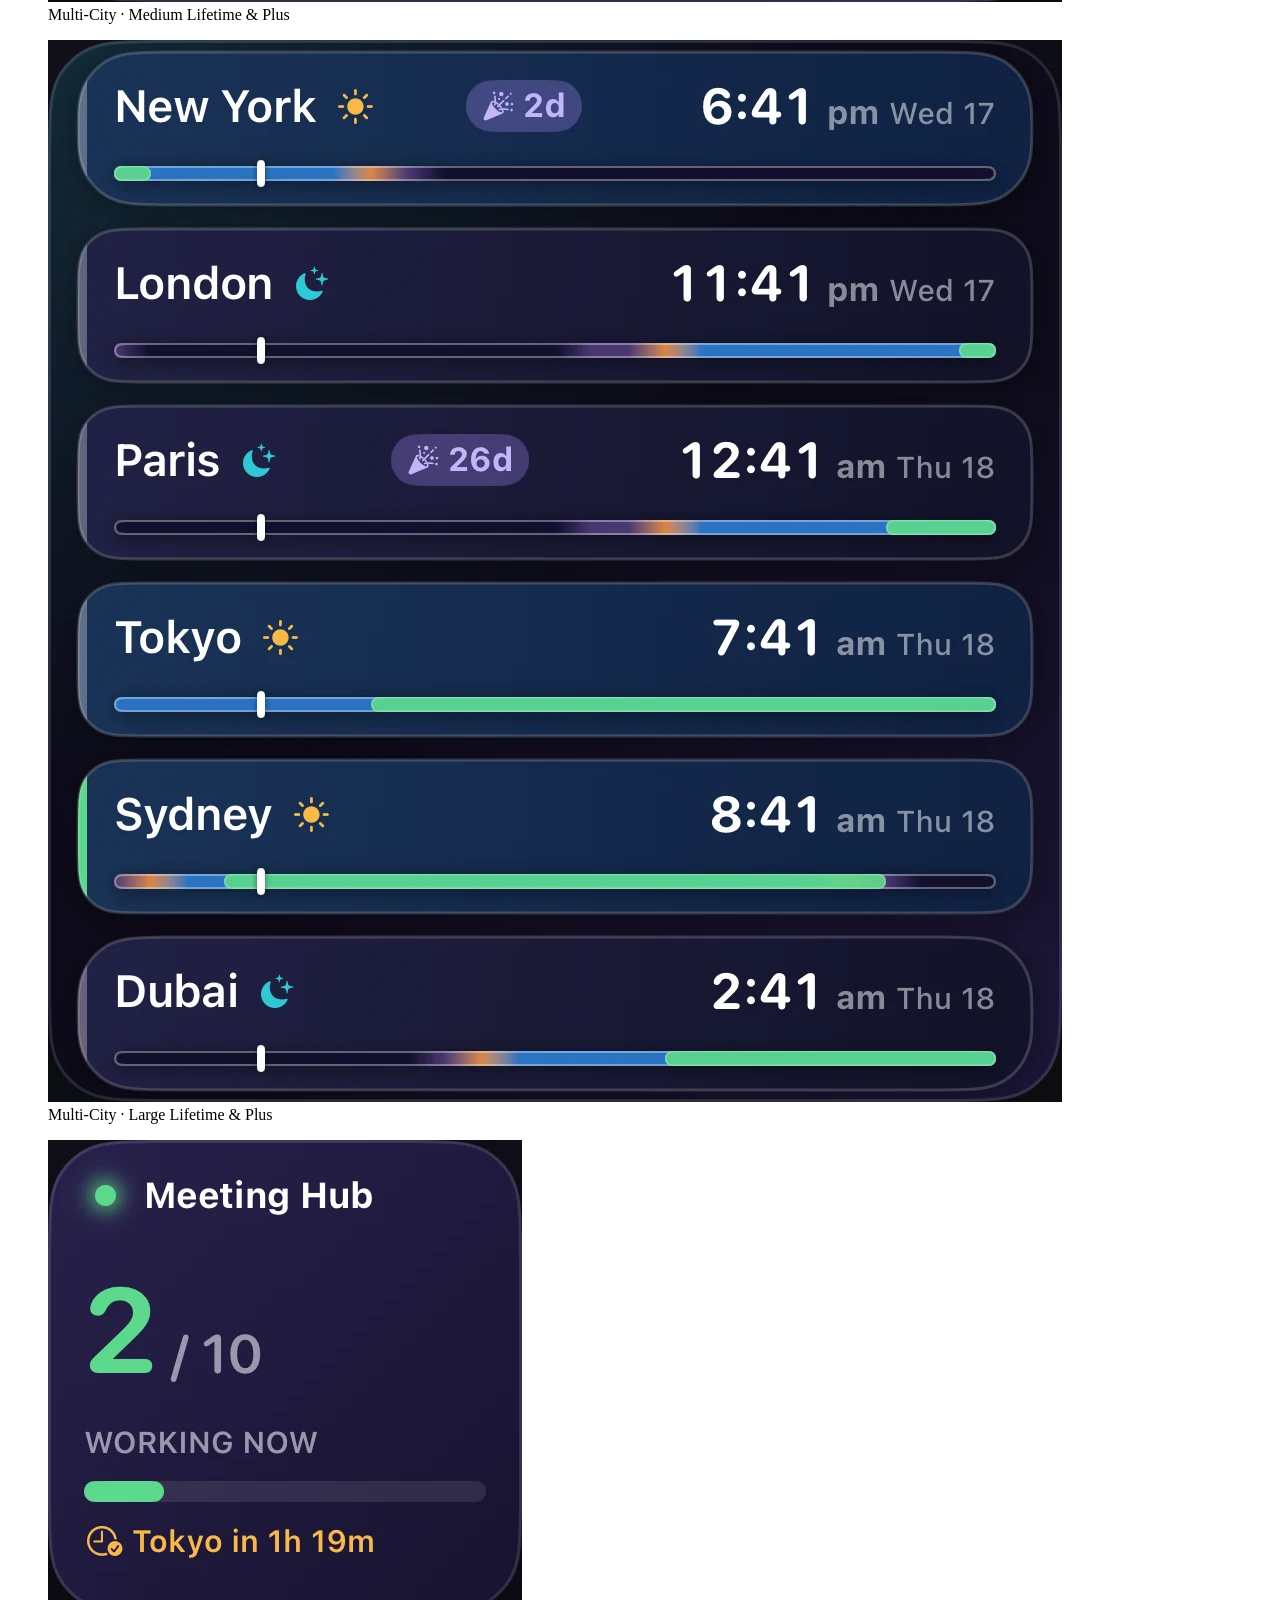
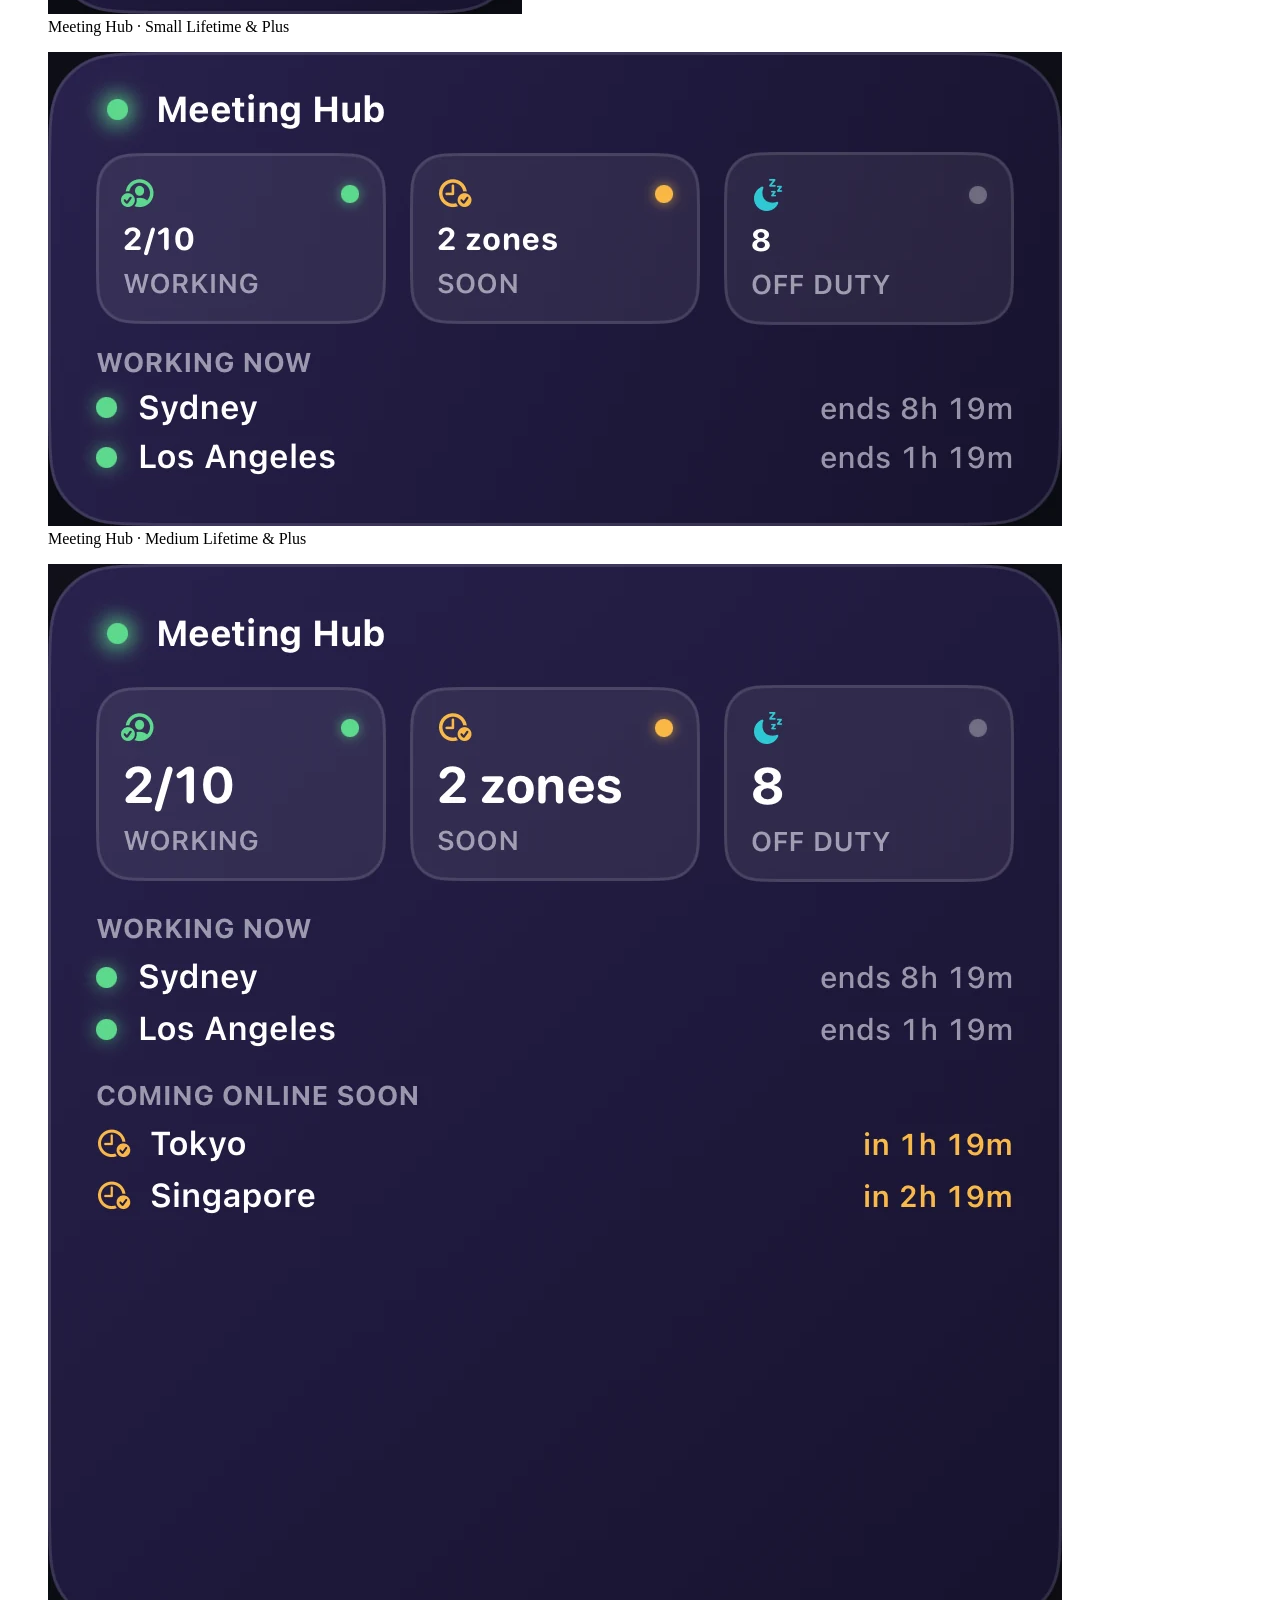
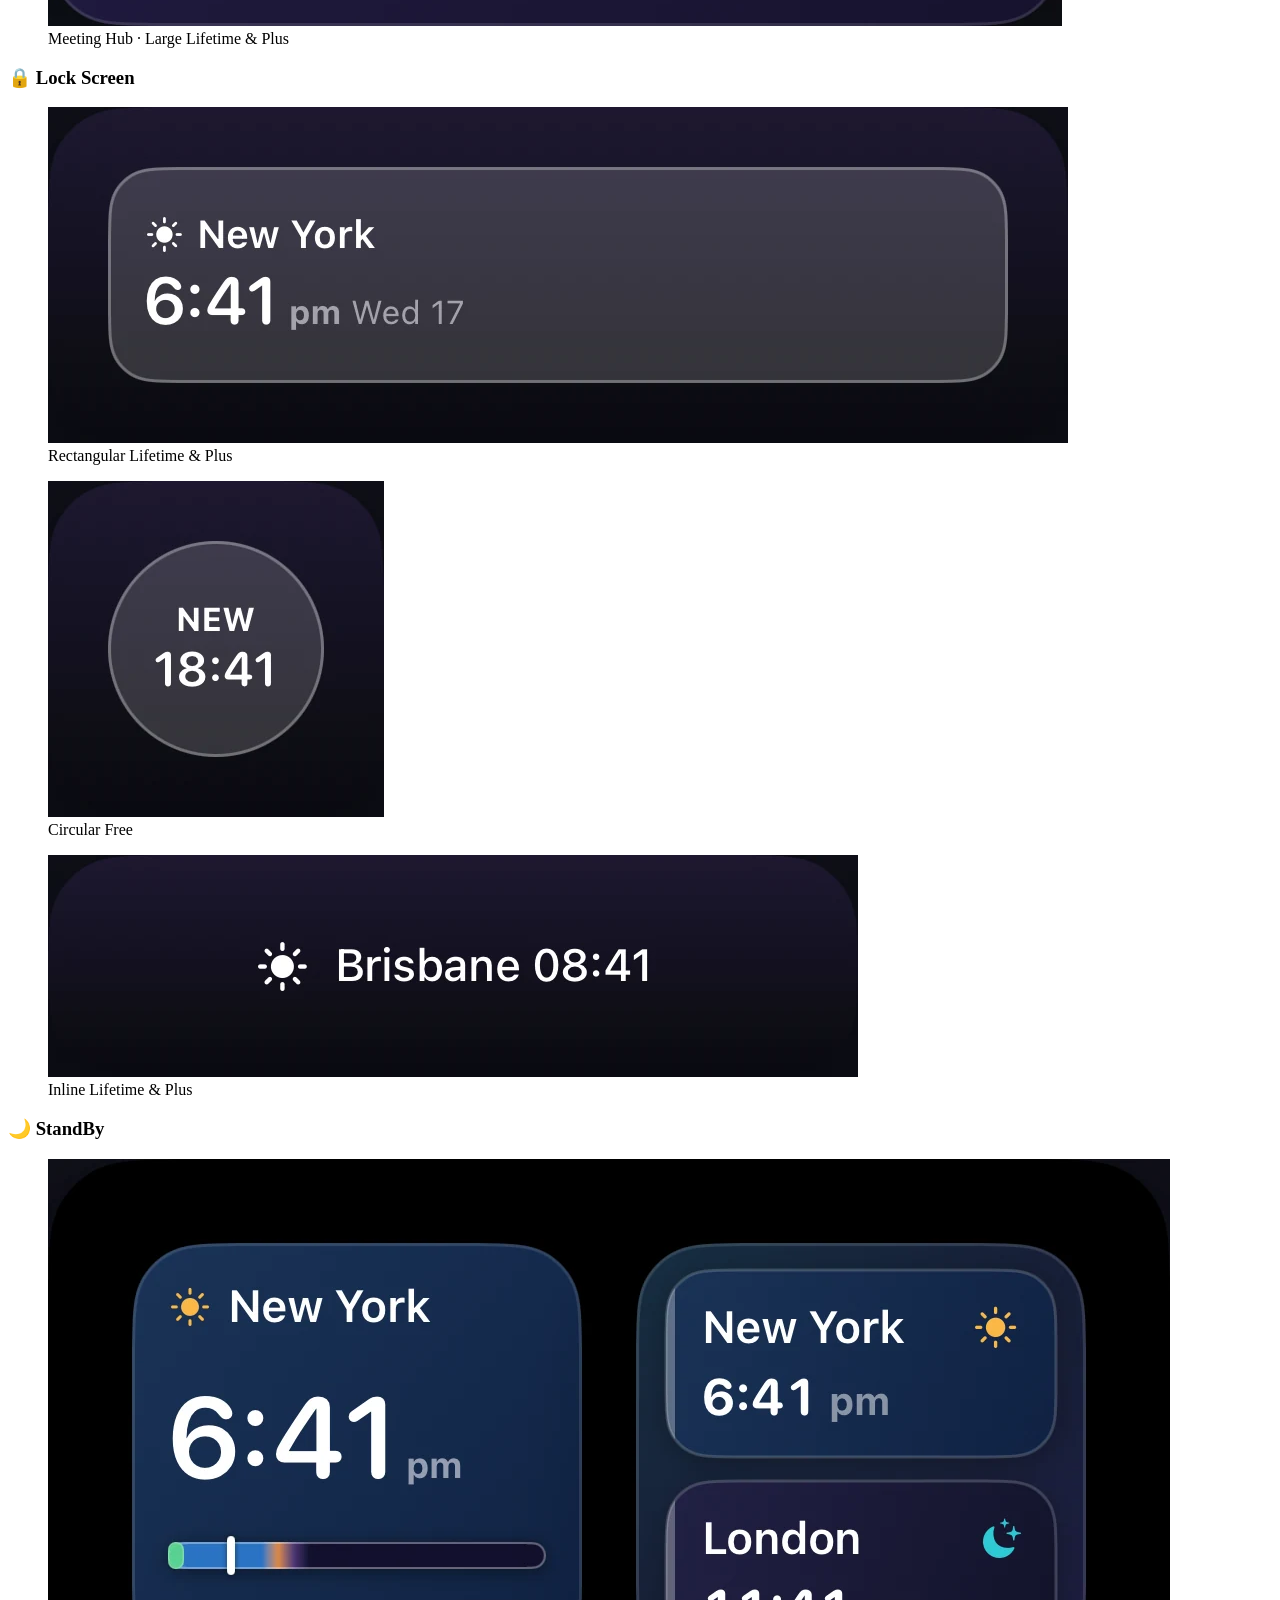
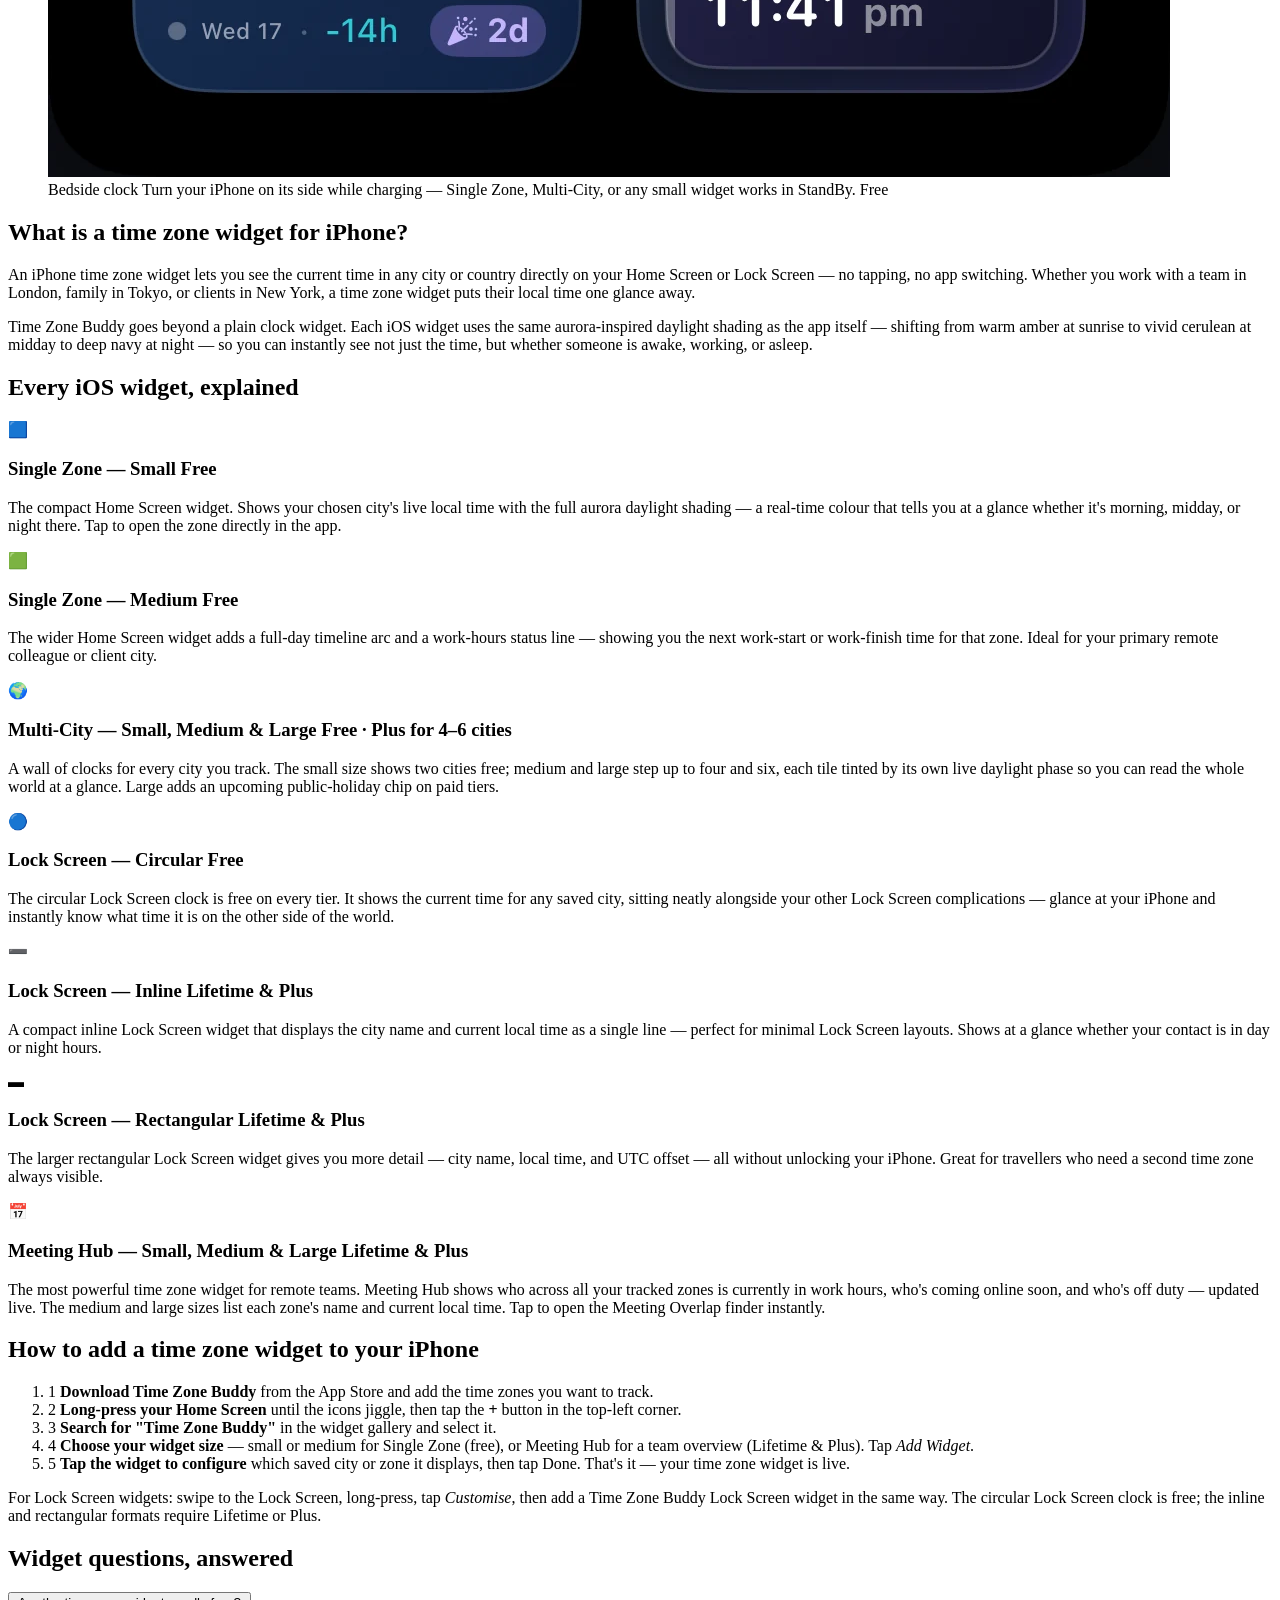
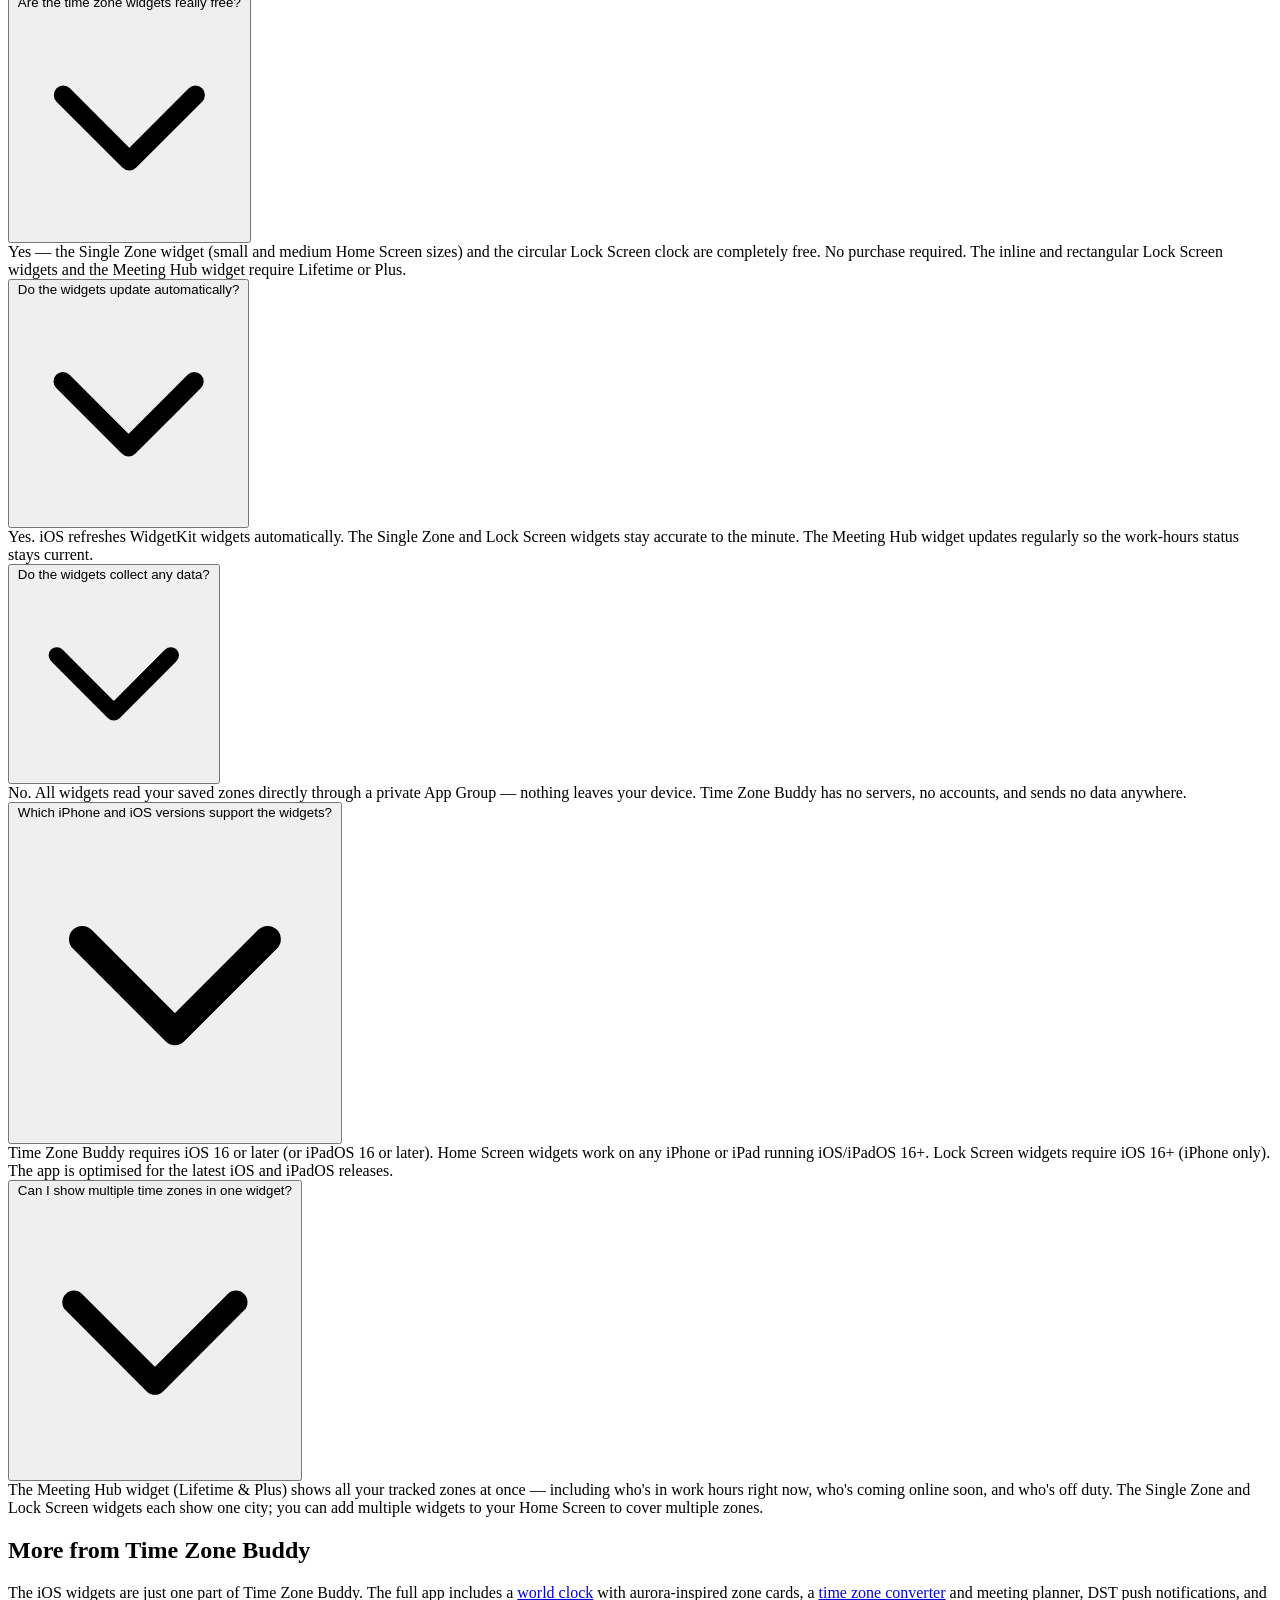
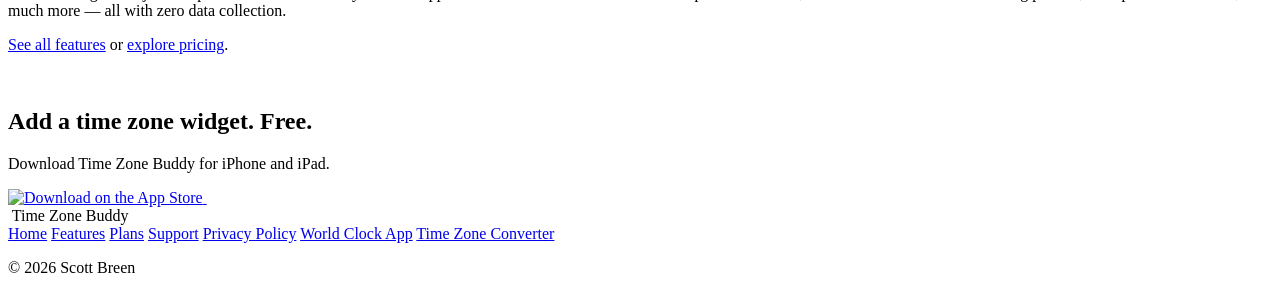
==== commit a1c60a8c: "Add files via upload" ====
--- a/ios-widgets.html
+++ b/ios-widgets.html
@@ -4,7 +4,7 @@
   <meta charset="UTF-8" />
   <meta name="viewport" content="width=device-width, initial-scale=1.0" />
   <title>Time Zone Widget for iPhone &amp; iPad — Time Zone Buddy</title>
-  <meta name="description" content="Time Zone Buddy brings beautiful, daylight-aware time zone widgets to your iPhone Home Screen and Lock Screen. Free Single Zone widget, plus Lock Screen clocks and Meeting Hub widget with Lifetime or Plus." />
+  <meta name="description" content="Time Zone Buddy brings beautiful, daylight-aware time zone widgets to your iPhone Home Screen and Lock Screen. Free Single Zone widget and free circular Lock Screen clock; inline/rectangular Lock Screen and Meeting Hub widgets with Lifetime or Plus." />
   <meta name="keywords" content="time zone widget iPhone, time zone widget iOS, world clock widget iPhone, Home Screen time zone widget, Lock Screen clock widget iPhone, iPad time zone widget, iOS 16 widget time zone, meeting hub widget" />
 
   <!-- Favicon -->
@@ -13,7 +13,7 @@
 
   <!-- Open Graph -->
   <meta property="og:title" content="Time Zone Widget for iPhone &amp; iPad — Time Zone Buddy" />
-  <meta property="og:description" content="Beautiful, daylight-aware time zone widgets for your iPhone Home Screen and Lock Screen. Free to start — upgrade for Lock Screen clocks and the Meeting Hub widget." />
+  <meta property="og:description" content="Beautiful, daylight-aware time zone widgets for your iPhone Home Screen and Lock Screen. Free to start — including a free circular Lock Screen clock. Upgrade for the inline and rectangular Lock Screen and Meeting Hub widgets." />
   <meta property="og:image" content="https://tzbuddy.app/images/og-image.png" />
   <meta property="og:image:width" content="1200" />
   <meta property="og:image:height" content="630" />
@@ -30,6 +30,7 @@
 
   <!-- Fonts -->
   <link rel="preconnect" href="https://fonts.googleapis.com" />
+  <link rel="preconnect" href="https://fonts.gstatic.com" crossorigin />
   <link href="https://fonts.googleapis.com/css2?family=Inter:wght@400;500;600;700;800&display=swap" rel="stylesheet" />
 
   <!-- Tailwind Play CDN -->
@@ -42,12 +43,14 @@
   <script src="https://cdnjs.cloudflare.com/ajax/libs/gsap/3.12.5/gsap.min.js"></script>
   <script src="https://cdnjs.cloudflare.com/ajax/libs/gsap/3.12.5/ScrollTrigger.min.js"></script>
 
+  <!-- App JS -->
+  <script defer src="js/app.js"></script>
+
   <!-- Alpine.js -->
   <script defer src="https://cdn.jsdelivr.net/npm/alpinejs@3.14.1/dist/cdn.min.js"></script>
 
   <!-- Styles -->
   <link rel="stylesheet" href="css/styles.css" />
-  <script src="js/app.js"></script>
 
   <!-- Structured Data -->
   <script type="application/ld+json">
@@ -60,7 +63,7 @@
     "downloadUrl": "https://apps.apple.com/us/app/time-zone-buddy/id6760805989",
     "operatingSystem": "iOS 16+, iPadOS 16+",
     "applicationCategory": ["ProductivityApplication", "UtilitiesApplication"],
-    "description": "Time Zone Buddy brings beautiful, daylight-aware time zone widgets to your iPhone and iPad Home Screen and Lock Screen. The free Single Zone widget shows any city's live time with aurora shading; Lifetime and Plus unlock Lock Screen clocks and the Meeting Hub widget.",
+    "description": "Time Zone Buddy brings beautiful, daylight-aware time zone widgets to your iPhone and iPad Home Screen and Lock Screen. The free Single Zone widget and free circular Lock Screen clock show any city's live time with aurora shading; Lifetime and Plus unlock the inline and rectangular Lock Screen and Meeting Hub widgets.",
     "featureList": "Single Zone Home Screen widget (small & medium), Lock Screen clock widgets (circular, inline, rectangular), Meeting Hub widget (small, medium, large), daylight-aware shading, work-hours status, day timeline, on-device privacy",
     "author": { "@type": "Person", "name": "Scott Breen" },
     "offers": [
@@ -89,10 +92,12 @@
     const app = initializeApp(firebaseConfig);
     const analytics = getAnalytics(app);
 
+    const PAGE_SOURCE = 'ios_widgets';
+
     document.addEventListener('click', (e) => {
       const cta = e.target.closest('[data-section]');
       if (cta) {
-        logEvent(analytics, 'cta_click', { section: cta.dataset.section });
+        logEvent(analytics, 'cta_click', { section: cta.dataset.section, source: PAGE_SOURCE });
       }
     });
   </script>
@@ -179,6 +184,206 @@
       </div>
     </div>
 
+    <!-- ── Real widget screenshots ─────────────────────────── -->
+    <section class="max-w-5xl mx-auto px-4 sm:px-6 pt-16 pb-4">
+      <h2 class="text-2xl md:text-3xl font-bold text-[var(--color-text-primary)] mb-3 text-center">See the widgets on a real iPhone</h2>
+      <p class="text-base text-[var(--color-text-secondary)] max-w-2xl mx-auto text-center mb-10">
+        Actual Home Screen and Lock Screen captures — daylight-aware shading and all. This is exactly how Time Zone Buddy looks on your iPhone.
+      </p>
+      <div class="grid grid-cols-1 sm:grid-cols-3 gap-6 sm:gap-8 items-start">
+        <figure class="text-center">
+          <img src="images/widget-home.webp" width="760" height="1267" loading="lazy"
+               alt="Time Zone Buddy Home Screen widgets on iPhone showing Single Zone and Multi-City time zone widgets with live daylight shading"
+               class="w-full rounded-2xl border border-[var(--color-border)] shadow-lg" />
+          <figcaption class="mt-3 text-sm text-[var(--color-text-secondary)]">Home Screen — Single Zone &amp; Multi-City</figcaption>
+        </figure>
+        <figure class="text-center">
+          <img src="images/widget-meeting.webp" width="760" height="1267" loading="lazy"
+               alt="Time Zone Buddy Meeting Hub widget on iPhone Home Screen showing who is working now across time zones"
+               class="w-full rounded-2xl border border-[var(--color-border)] shadow-lg" />
+          <figcaption class="mt-3 text-sm text-[var(--color-text-secondary)]">Meeting Hub — who's working now</figcaption>
+        </figure>
+        <figure class="text-center">
+          <img src="images/widget-lock.webp" width="760" height="1267" loading="lazy"
+               alt="Time Zone Buddy Lock Screen time zone widgets on iPhone showing a city clock beneath the Lock Screen time"
+               class="w-full rounded-2xl border border-[var(--color-border)] shadow-lg" />
+          <figcaption class="mt-3 text-sm text-[var(--color-text-secondary)]">Lock Screen — glanceable city clocks</figcaption>
+        </figure>
+      </div>
+    </section>
+
+    <!-- ── Every widget, up close ───────────────────── -->
+    <section class="bg-[var(--color-surface)] border-y border-[var(--color-border)] py-16">
+      <div class="max-w-5xl mx-auto px-4 sm:px-6">
+        <h2 class="text-2xl md:text-3xl font-bold text-[var(--color-text-primary)] mb-3 text-center">Every widget, up close</h2>
+        <p class="text-base text-[var(--color-text-secondary)] max-w-2xl mx-auto text-center mb-12">
+          Every size, straight from the app — each one uses the same live daylight shading, so a glance tells you day, night, or working hours.
+        </p>
+
+        <!-- Home Screen -->
+        <h3 class="flex items-center gap-2 text-lg font-bold text-[var(--color-text-primary)] mb-5">
+          <span aria-hidden="true">🏠</span> Home Screen
+        </h3>
+        <div class="grid grid-cols-2 md:grid-cols-4 gap-5 sm:gap-6 mb-12">
+
+          <figure class="bg-[var(--color-bg)] border border-[var(--color-border)] rounded-2xl p-4 flex flex-col items-center text-center">
+            <div class="h-52 w-full flex items-center justify-center mb-3">
+              <img src="images/widget-singlezone-small.webp" width="474" height="474" loading="lazy"
+                   alt="Single Zone small time zone widget showing New York local time with daylight timeline"
+                   class="max-h-full max-w-full w-auto rounded-xl" />
+            </div>
+            <figcaption>
+              <span class="block font-semibold text-[var(--color-text-primary)] text-sm">Single Zone · Small</span>
+              <span class="text-xs text-green-600 dark:text-green-400">Free</span>
+            </figcaption>
+          </figure>
+
+          <figure class="bg-[var(--color-bg)] border border-[var(--color-border)] rounded-2xl p-4 flex flex-col items-center text-center">
+            <div class="h-52 w-full flex items-center justify-center mb-3">
+              <img src="images/widget-singlezone-medium.webp" width="1014" height="474" loading="lazy"
+                   alt="Single Zone medium time zone widget with day timeline and work-hours status"
+                   class="max-h-full max-w-full w-auto rounded-xl" />
+            </div>
+            <figcaption>
+              <span class="block font-semibold text-[var(--color-text-primary)] text-sm">Single Zone · Medium</span>
+              <span class="text-xs text-green-600 dark:text-green-400">Free</span>
+            </figcaption>
+          </figure>
+
+          <figure class="bg-[var(--color-bg)] border border-[var(--color-border)] rounded-2xl p-4 flex flex-col items-center text-center">
+            <div class="h-52 w-full flex items-center justify-center mb-3">
+              <img src="images/widget-multicity-small.webp" width="474" height="474" loading="lazy"
+                   alt="Multi-City small time zone widget showing two cities with daylight-tinted tiles"
+                   class="max-h-full max-w-full w-auto rounded-xl" />
+            </div>
+            <figcaption>
+              <span class="block font-semibold text-[var(--color-text-primary)] text-sm">Multi-City · Small</span>
+              <span class="text-xs text-green-600 dark:text-green-400">Free</span>
+            </figcaption>
+          </figure>
+
+          <figure class="bg-[var(--color-bg)] border border-[var(--color-border)] rounded-2xl p-4 flex flex-col items-center text-center">
+            <div class="h-52 w-full flex items-center justify-center mb-3">
+              <img src="images/widget-multicity-medium.webp" width="1014" height="474" loading="lazy"
+                   alt="Multi-City medium time zone widget showing four cities with daylight-tinted tiles"
+                   class="max-h-full max-w-full w-auto rounded-xl" />
+            </div>
+            <figcaption>
+              <span class="block font-semibold text-[var(--color-text-primary)] text-sm">Multi-City · Medium</span>
+              <span class="text-xs text-[var(--color-brand)]">Lifetime &amp; Plus</span>
+            </figcaption>
+          </figure>
+
+          <figure class="bg-[var(--color-bg)] border border-[var(--color-border)] rounded-2xl p-4 flex flex-col items-center text-center">
+            <div class="h-52 w-full flex items-center justify-center mb-3">
+              <img src="images/widget-multicity-large.webp" width="1014" height="1062" loading="lazy"
+                   alt="Multi-City large time zone widget showing six cities with daylight-tinted tiles"
+                   class="max-h-full max-w-full w-auto rounded-xl" />
+            </div>
+            <figcaption>
+              <span class="block font-semibold text-[var(--color-text-primary)] text-sm">Multi-City · Large</span>
+              <span class="text-xs text-[var(--color-brand)]">Lifetime &amp; Plus</span>
+            </figcaption>
+          </figure>
+
+          <figure class="bg-[var(--color-bg)] border border-[var(--color-border)] rounded-2xl p-4 flex flex-col items-center text-center">
+            <div class="h-52 w-full flex items-center justify-center mb-3">
+              <img src="images/widget-meeting-small.webp" width="474" height="474" loading="lazy"
+                   alt="Meeting Hub small widget showing how many people are working now"
+                   class="max-h-full max-w-full w-auto rounded-xl" />
+            </div>
+            <figcaption>
+              <span class="block font-semibold text-[var(--color-text-primary)] text-sm">Meeting Hub · Small</span>
+              <span class="text-xs text-[var(--color-brand)]">Lifetime &amp; Plus</span>
+            </figcaption>
+          </figure>
+
+          <figure class="bg-[var(--color-bg)] border border-[var(--color-border)] rounded-2xl p-4 flex flex-col items-center text-center">
+            <div class="h-52 w-full flex items-center justify-center mb-3">
+              <img src="images/widget-meeting-medium.webp" width="1014" height="474" loading="lazy"
+                   alt="Meeting Hub medium widget listing who is working now and coming online soon"
+                   class="max-h-full max-w-full w-auto rounded-xl" />
+            </div>
+            <figcaption>
+              <span class="block font-semibold text-[var(--color-text-primary)] text-sm">Meeting Hub · Medium</span>
+              <span class="text-xs text-[var(--color-brand)]">Lifetime &amp; Plus</span>
+            </figcaption>
+          </figure>
+
+          <figure class="bg-[var(--color-bg)] border border-[var(--color-border)] rounded-2xl p-4 flex flex-col items-center text-center">
+            <div class="h-52 w-full flex items-center justify-center mb-3">
+              <img src="images/widget-meeting-large.webp" width="1014" height="1062" loading="lazy"
+                   alt="Meeting Hub large widget with working now, coming online soon, and off duty across time zones"
+                   class="max-h-full max-w-full w-auto rounded-xl" />
+            </div>
+            <figcaption>
+              <span class="block font-semibold text-[var(--color-text-primary)] text-sm">Meeting Hub · Large</span>
+              <span class="text-xs text-[var(--color-brand)]">Lifetime &amp; Plus</span>
+            </figcaption>
+          </figure>
+
+        </div>
+
+        <!-- Lock Screen -->
+        <h3 class="flex items-center gap-2 text-lg font-bold text-[var(--color-text-primary)] mb-5">
+          <span aria-hidden="true">🔒</span> Lock Screen
+        </h3>
+        <div class="grid grid-cols-2 md:grid-cols-4 gap-5 sm:gap-6 mb-12">
+
+          <figure class="bg-[var(--color-bg)] border border-[var(--color-border)] rounded-2xl p-4 flex flex-col items-center text-center">
+            <div class="h-52 w-full flex items-center justify-center mb-3">
+              <img src="images/widget-lock-rectangular.webp" width="1020" height="336" loading="lazy"
+                   alt="Rectangular Lock Screen time zone widget showing city, local time and date"
+                   class="max-h-full max-w-full w-auto rounded-xl" />
+            </div>
+            <figcaption>
+              <span class="block font-semibold text-[var(--color-text-primary)] text-sm">Rectangular</span>
+              <span class="text-xs text-[var(--color-brand)]">Lifetime &amp; Plus</span>
+            </figcaption>
+          </figure>
+
+          <figure class="bg-[var(--color-bg)] border border-[var(--color-border)] rounded-2xl p-4 flex flex-col items-center text-center">
+            <div class="h-52 w-full flex items-center justify-center mb-3">
+              <img src="images/widget-lock-circular.webp" width="336" height="336" loading="lazy"
+                   alt="Circular Lock Screen time zone widget showing a city clock complication"
+                   class="max-h-full max-w-full w-auto rounded-xl" />
+            </div>
+            <figcaption>
+              <span class="block font-semibold text-[var(--color-text-primary)] text-sm">Circular</span>
+              <span class="text-xs text-green-600 dark:text-green-400">Free</span>
+            </figcaption>
+          </figure>
+
+          <figure class="bg-[var(--color-bg)] border border-[var(--color-border)] rounded-2xl p-4 flex flex-col items-center text-center">
+            <div class="h-52 w-full flex items-center justify-center mb-3">
+              <img src="images/widget-lock-inline.webp" width="810" height="222" loading="lazy"
+                   alt="Inline Lock Screen time zone widget showing city name and time on one line"
+                   class="max-h-full max-w-full w-auto rounded-xl" />
+            </div>
+            <figcaption>
+              <span class="block font-semibold text-[var(--color-text-primary)] text-sm">Inline</span>
+              <span class="text-xs text-[var(--color-brand)]">Lifetime &amp; Plus</span>
+            </figcaption>
+          </figure>
+
+        </div>
+
+        <!-- StandBy -->
+        <h3 class="flex items-center gap-2 text-lg font-bold text-[var(--color-text-primary)] mb-5">
+          <span aria-hidden="true">🌙</span> StandBy
+        </h3>
+        <figure class="bg-[var(--color-bg)] border border-[var(--color-border)] rounded-2xl p-6 flex flex-col items-center text-center max-w-xl mx-auto">
+          <img src="images/widget-standby.webp" width="1122" height="618" loading="lazy"
+               alt="StandBy bedside mode showing a Single Zone widget and a Multi-City widget side by side on a black screen"
+               class="w-full max-w-md rounded-xl mb-4" />
+          <figcaption>
+            <span class="block font-semibold text-[var(--color-text-primary)]">Bedside clock</span>
+            <span class="text-sm text-[var(--color-text-secondary)]">Turn your iPhone on its side while charging — Single Zone, Multi-City, or any small widget works in StandBy. <span class="text-green-600 dark:text-green-400 font-medium">Free</span></span>
+          </figcaption>
+        </figure>
+      </div>
+    </section>
+
     <!-- ── What is a time zone widget ──────────────────────── -->
     <section class="max-w-3xl mx-auto px-4 sm:px-6 py-16">
       <h2 class="text-2xl md:text-3xl font-bold text-[var(--color-text-primary)] mb-6">What is a time zone widget for iPhone?</h2>
@@ -220,13 +425,24 @@
             </div>
           </div>
 
+          <!-- Multi-City -->
+          <div class="flex gap-4">
+            <div class="text-3xl flex-shrink-0">🌍</div>
+            <div>
+              <h3 class="font-bold text-[var(--color-text-primary)] mb-1">Multi-City — Small, Medium &amp; Large <span class="text-xs font-normal text-green-600 dark:text-green-400 ml-1">Free</span> <span class="text-xs font-normal text-[var(--color-brand)] ml-1">· Plus for 4–6 cities</span></h3>
+              <p class="text-sm text-[var(--color-text-secondary)]">
+                A wall of clocks for every city you track. The small size shows two cities free; medium and large step up to four and six, each tile tinted by its own live daylight phase so you can read the whole world at a glance. Large adds an upcoming public-holiday chip on paid tiers.
+              </p>
+            </div>
+          </div>
+
           <!-- Lock Screen Circular -->
           <div class="flex gap-4">
             <div class="text-3xl flex-shrink-0">🔵</div>
             <div>
-              <h3 class="font-bold text-[var(--color-text-primary)] mb-1">Lock Screen — Circular <span class="text-xs font-normal text-[var(--color-brand)] ml-1">Lifetime &amp; Plus</span></h3>
+              <h3 class="font-bold text-[var(--color-text-primary)] mb-1">Lock Screen — Circular <span class="text-xs font-normal text-green-600 dark:text-green-400 ml-1">Free</span></h3>
               <p class="text-sm text-[var(--color-text-secondary)]">
-                A circular Lock Screen accessory widget showing the current time for any saved city. Sits neatly alongside your other Lock Screen complications. Glance at your iPhone and instantly know what time it is on the other side of the world.
+                The circular Lock Screen clock is free on every tier. It shows the current time for any saved city, sitting neatly alongside your other Lock Screen complications — glance at your iPhone and instantly know what time it is on the other side of the world.
               </p>
             </div>
           </div>
@@ -296,7 +512,7 @@
         </li>
       </ol>
       <p class="mt-6 text-sm text-[var(--color-text-secondary)]">
-        For Lock Screen widgets: swipe to the Lock Screen, long-press, tap <em>Customise</em>, then add a Time Zone Buddy Lock Screen widget in the same way. Lock Screen widgets require Lifetime or Plus.
+        For Lock Screen widgets: swipe to the Lock Screen, long-press, tap <em>Customise</em>, then add a Time Zone Buddy Lock Screen widget in the same way. The circular Lock Screen clock is free; the inline and rectangular formats require Lifetime or Plus.
       </p>
     </section>
 
@@ -316,7 +532,7 @@
               <svg class="w-4 h-4 text-[var(--color-text-muted)] transition-transform" :class="open === 0 ? 'rotate-180' : ''" fill="none" stroke="currentColor" stroke-width="2" viewBox="0 0 24 24"><path stroke-linecap="round" stroke-linejoin="round" d="M19 9l-7 7-7-7"/></svg>
             </button>
             <div id="wfaq-0" x-show="open === 0" x-transition class="px-5 pb-4 text-sm text-[var(--color-text-secondary)]">
-              Yes — the Single Zone widget (small and medium Home Screen sizes) is completely free. No purchase required. Lock Screen widgets (circular, inline, rectangular) and the Meeting Hub widget require Lifetime or Plus.
+              Yes — the Single Zone widget (small and medium Home Screen sizes) and the circular Lock Screen clock are completely free. No purchase required. The inline and rectangular Lock Screen widgets and the Meeting Hub widget require Lifetime or Plus.
             </div>
           </div>
 
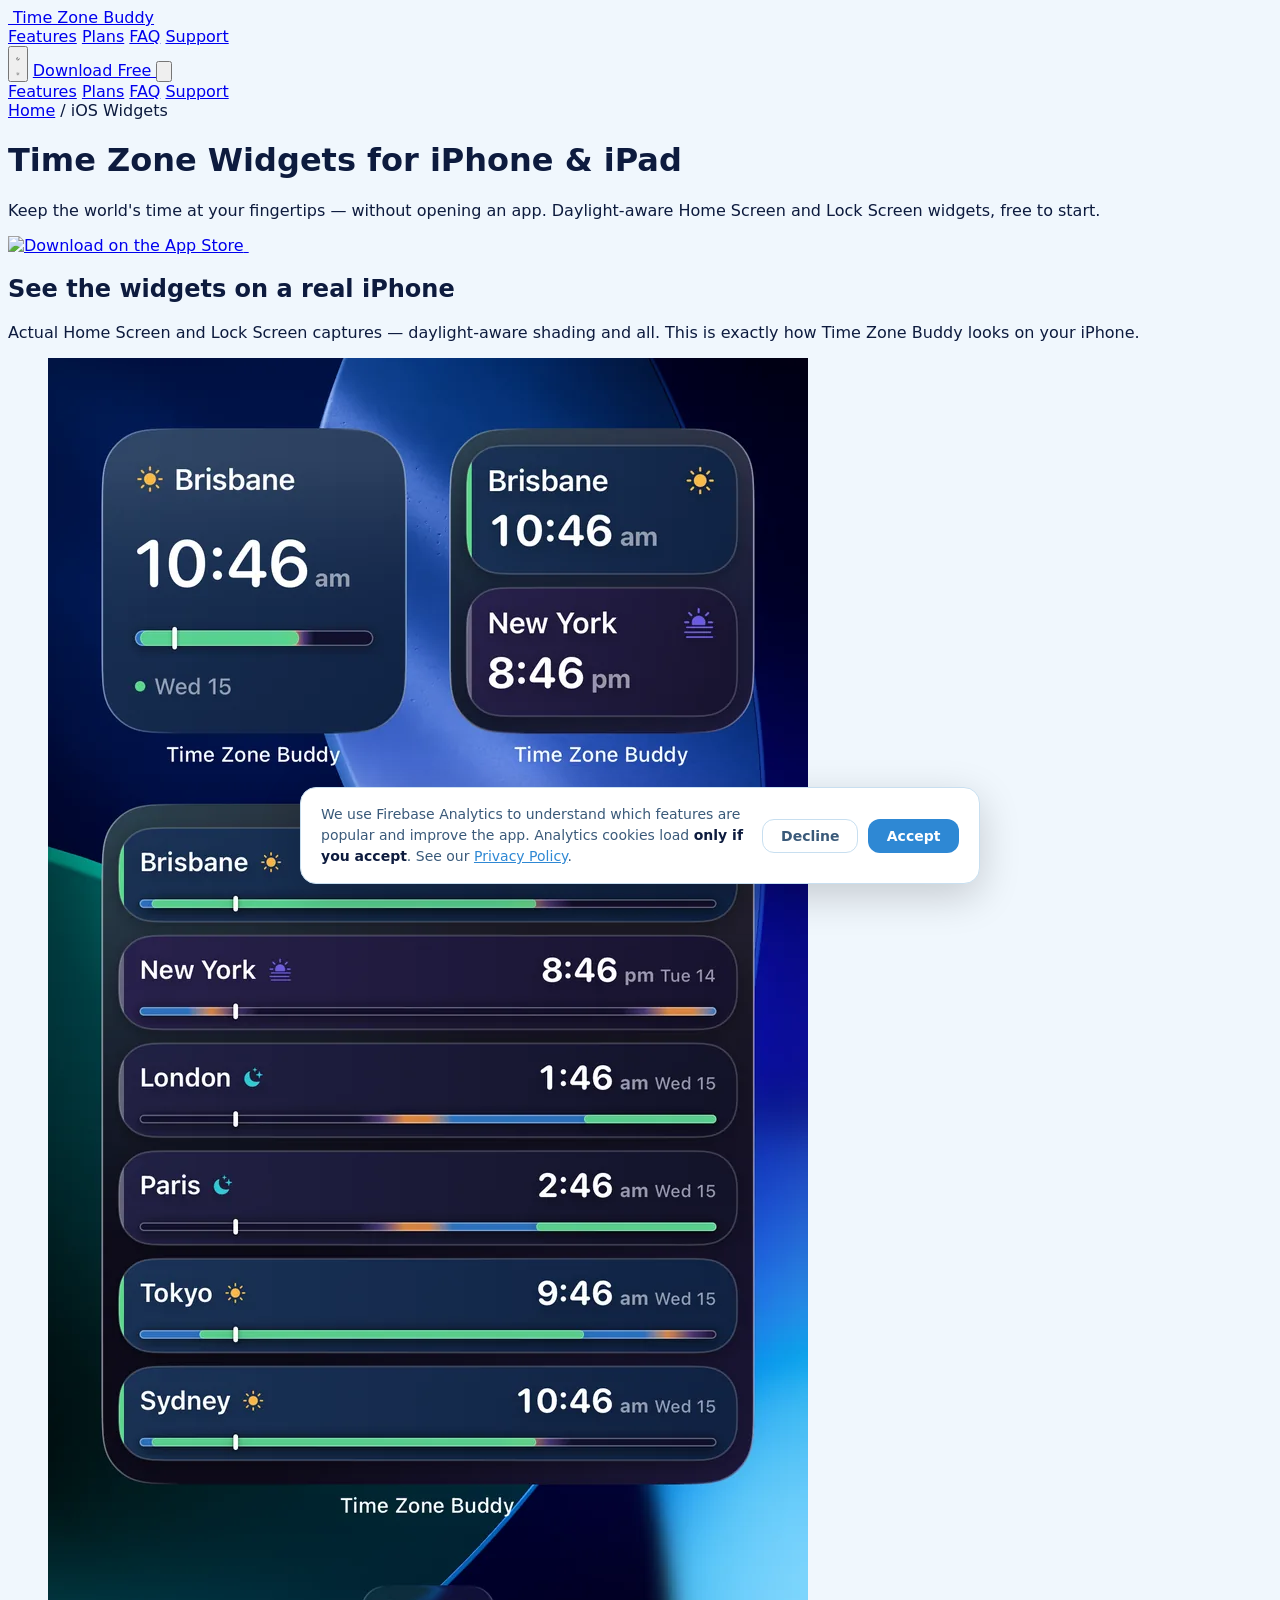
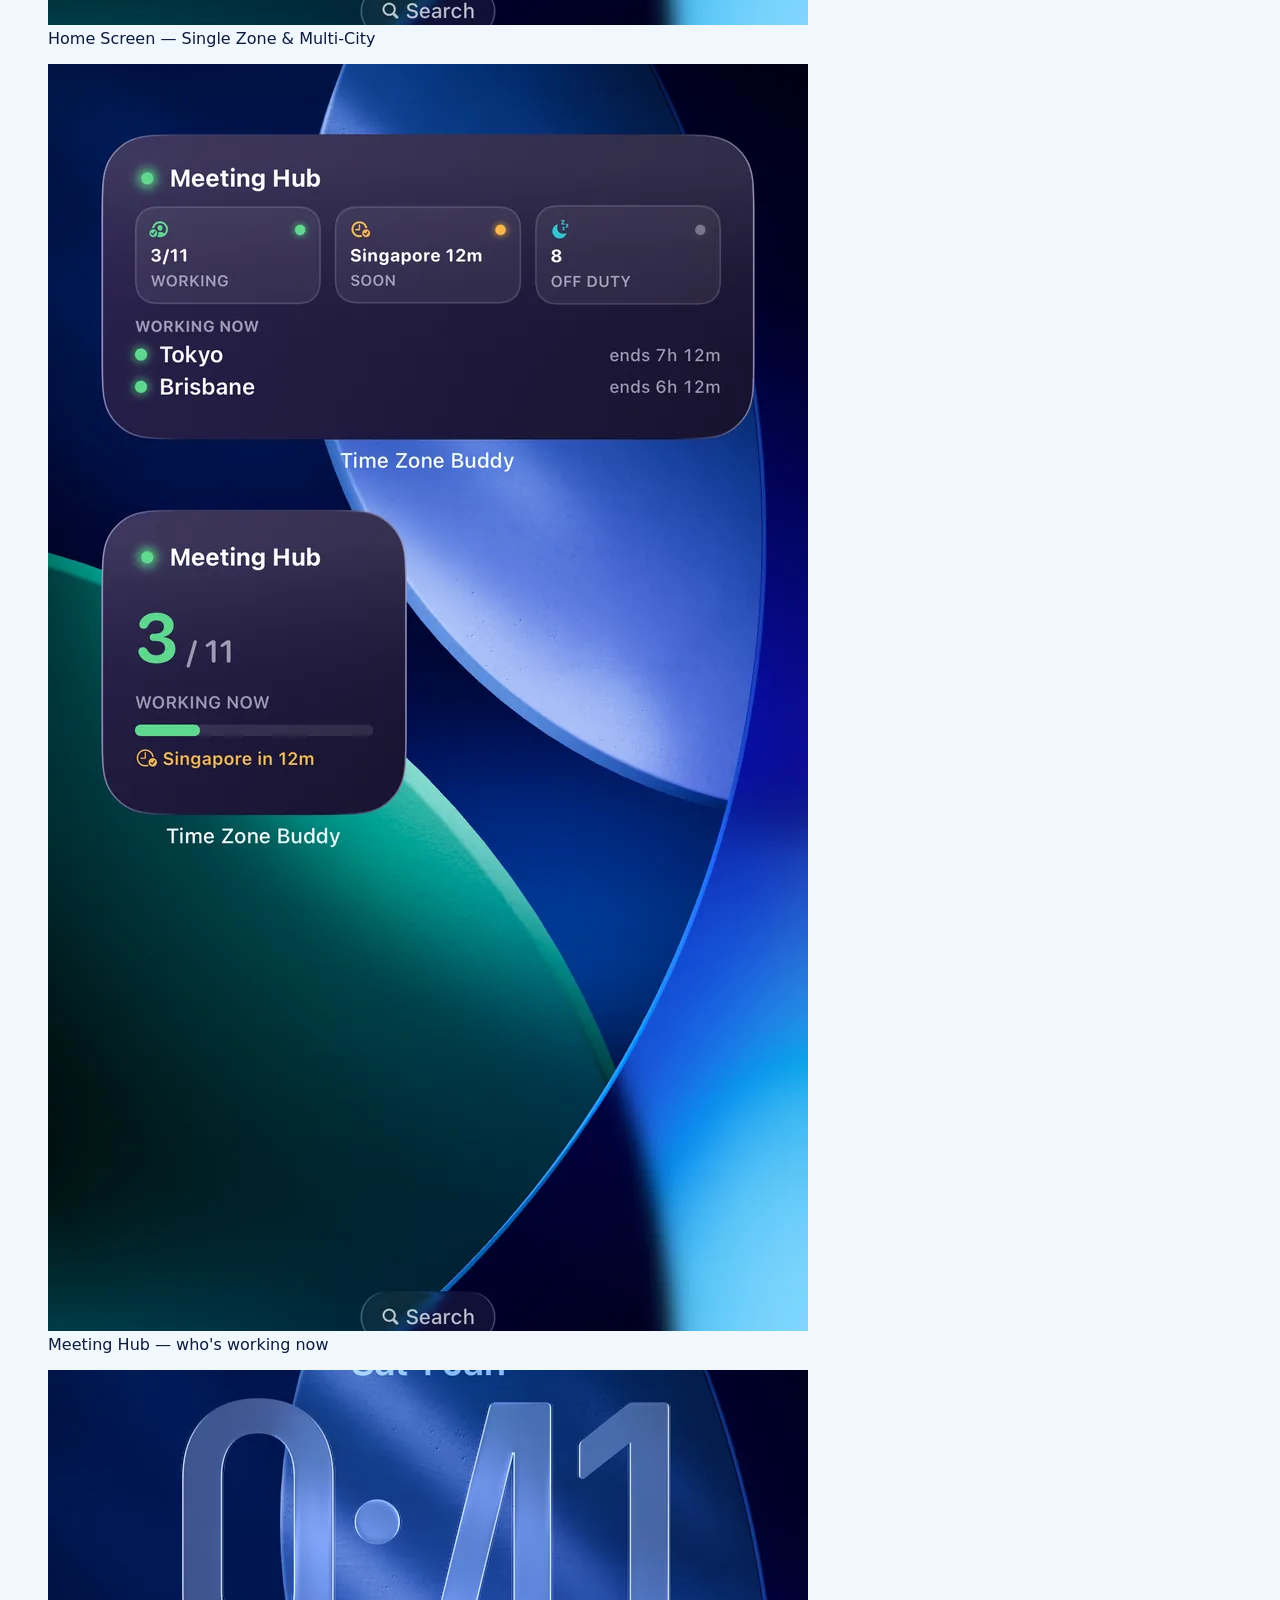
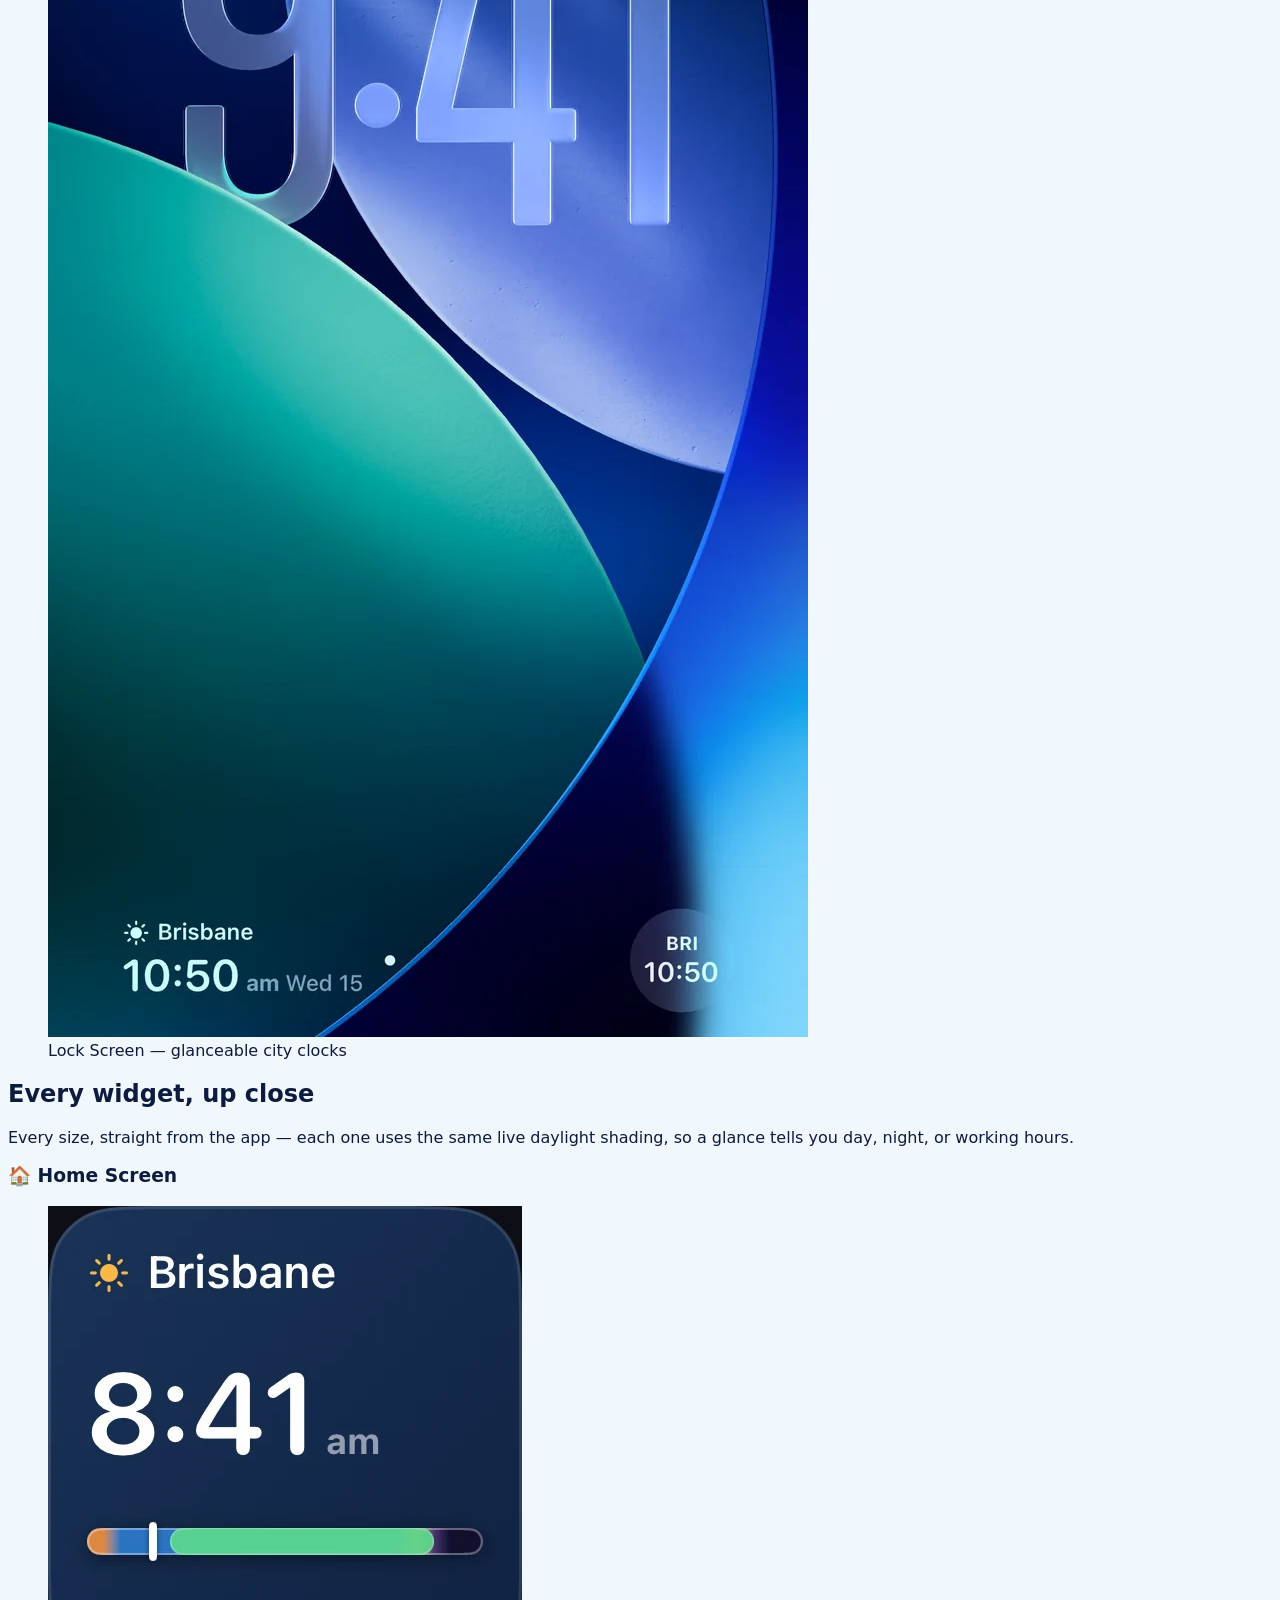
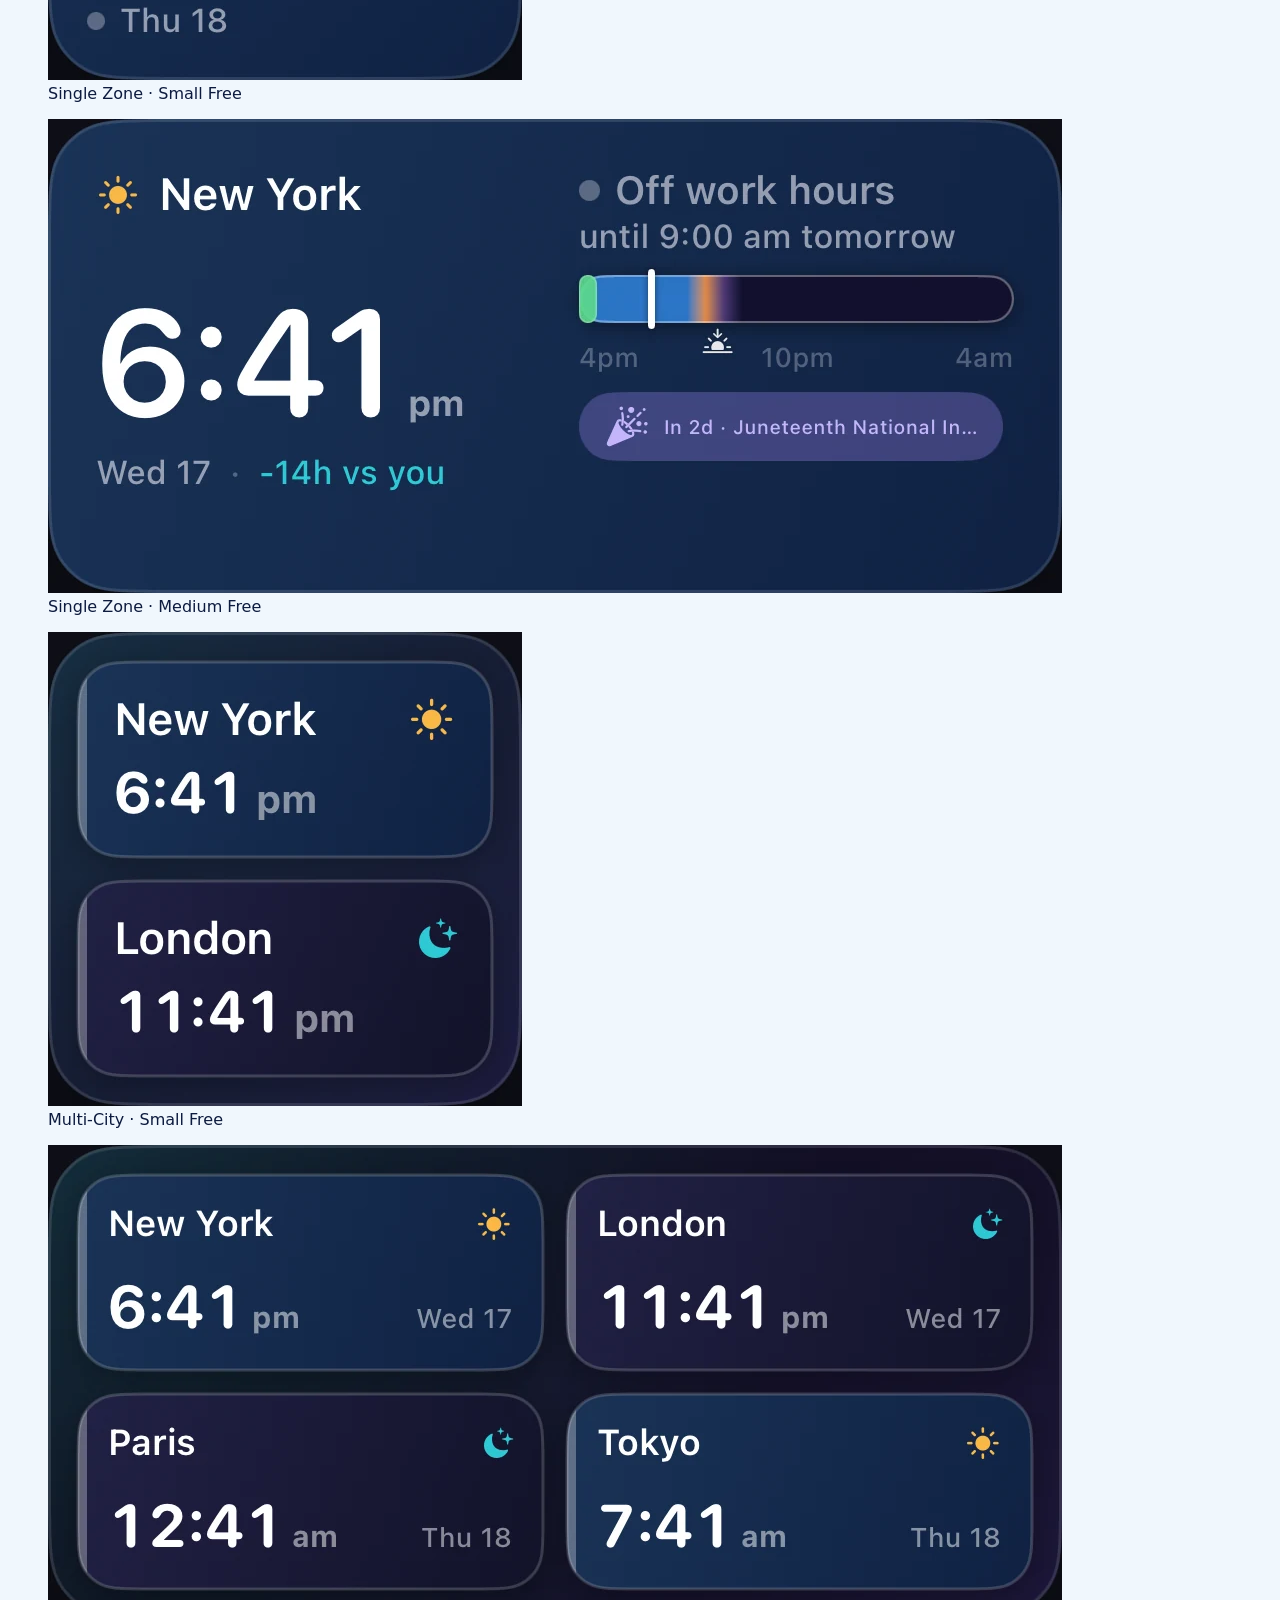
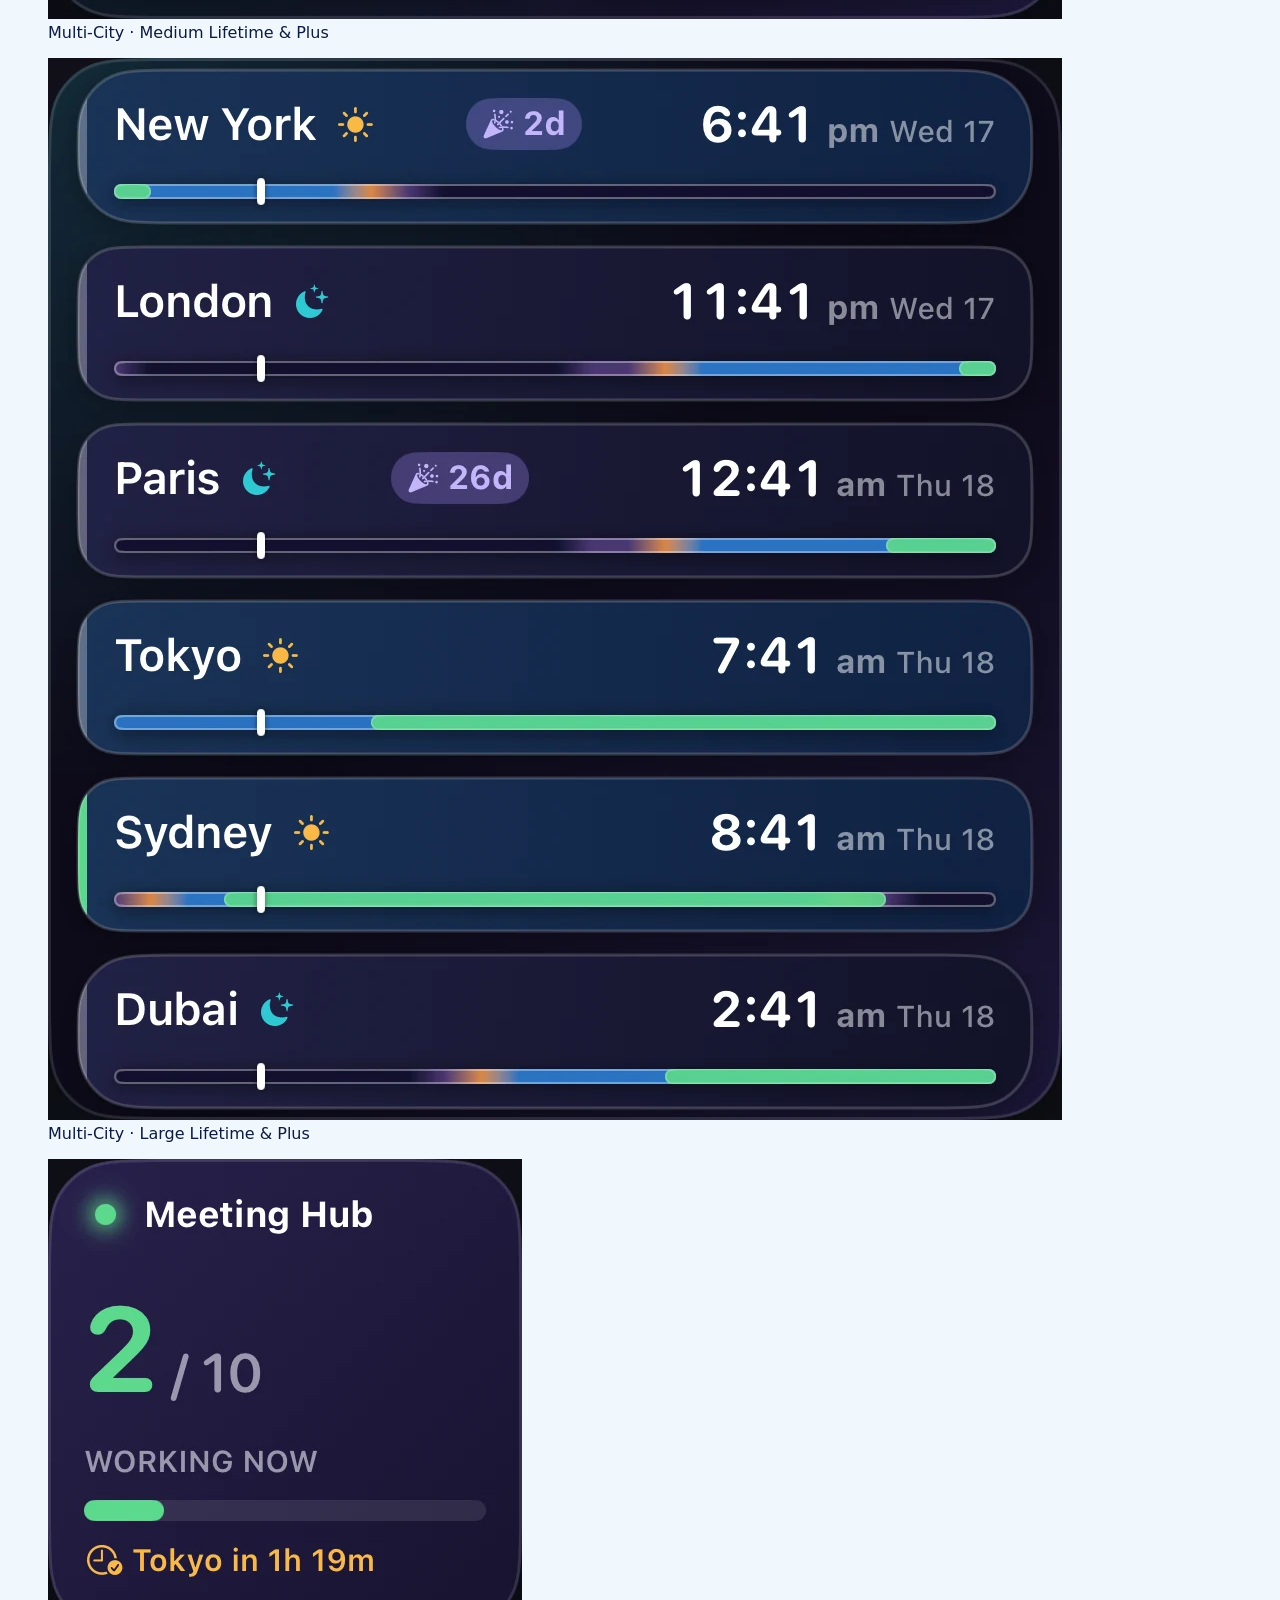
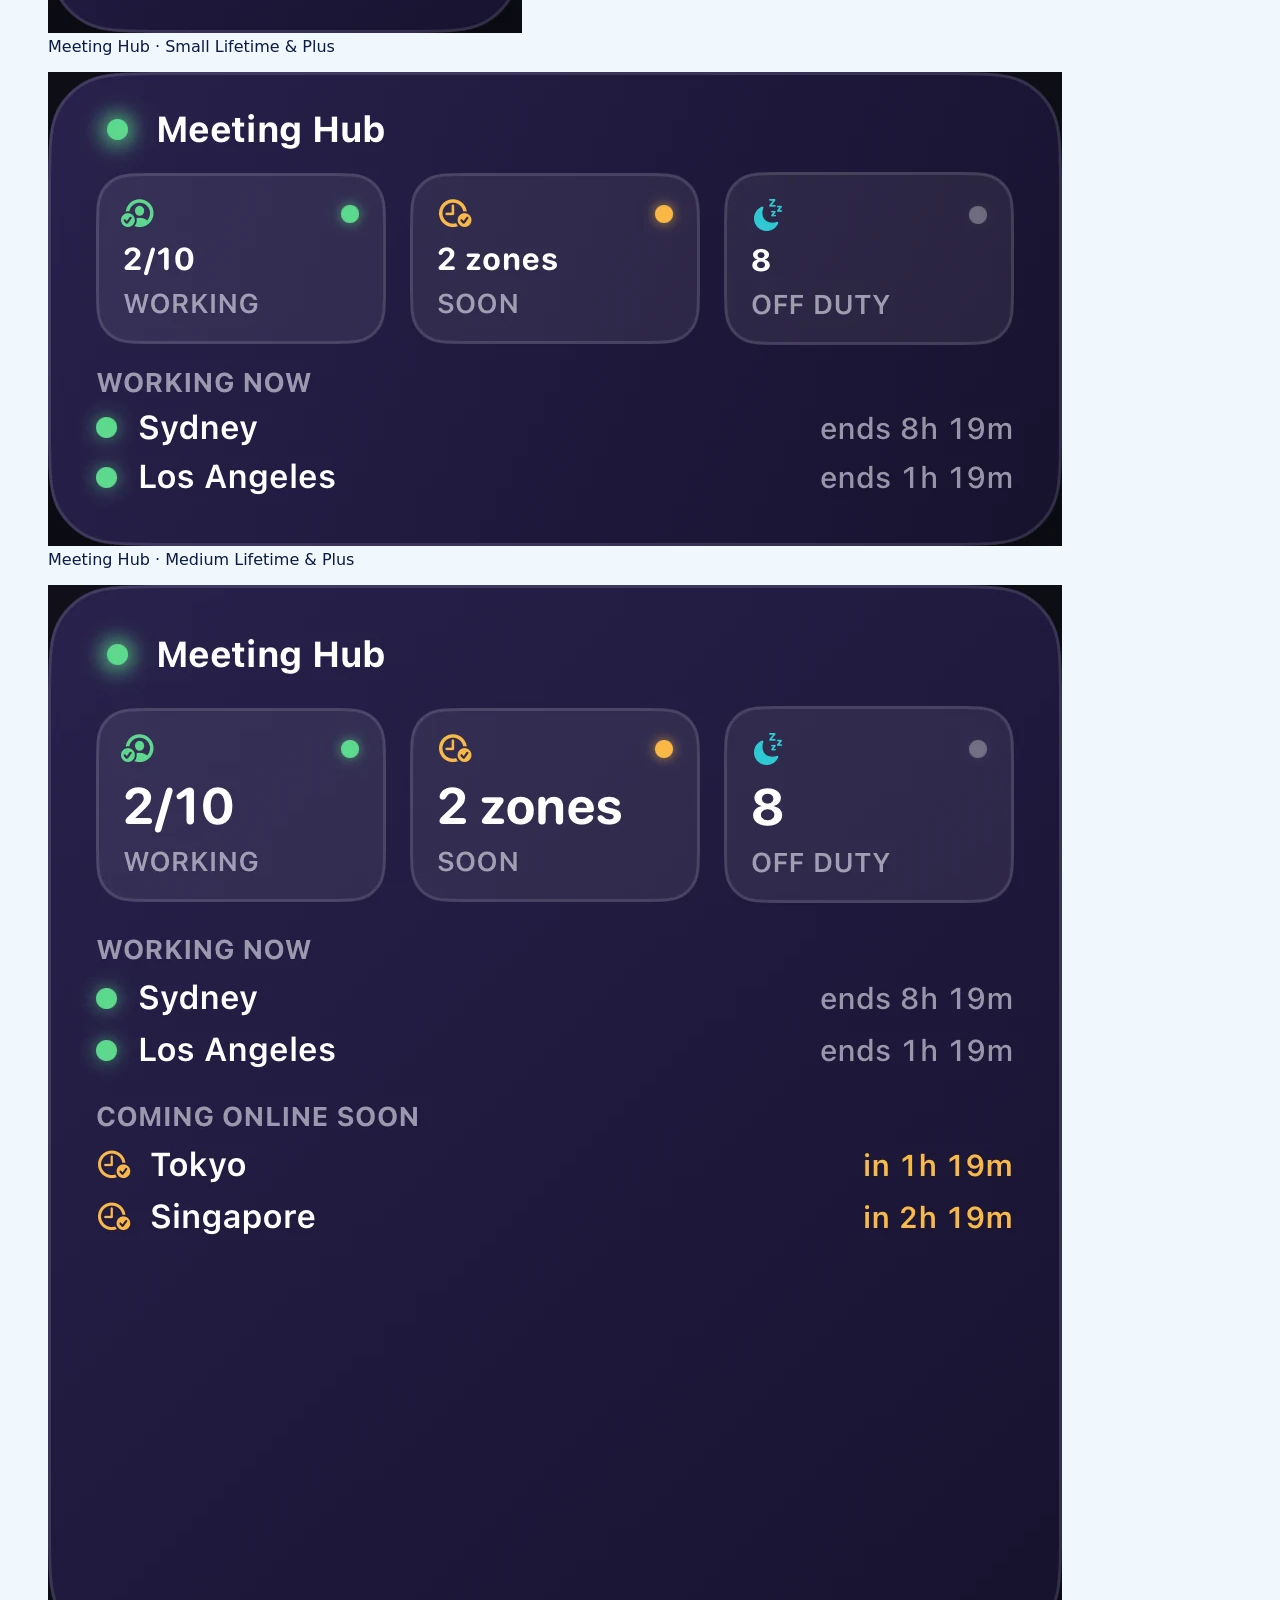
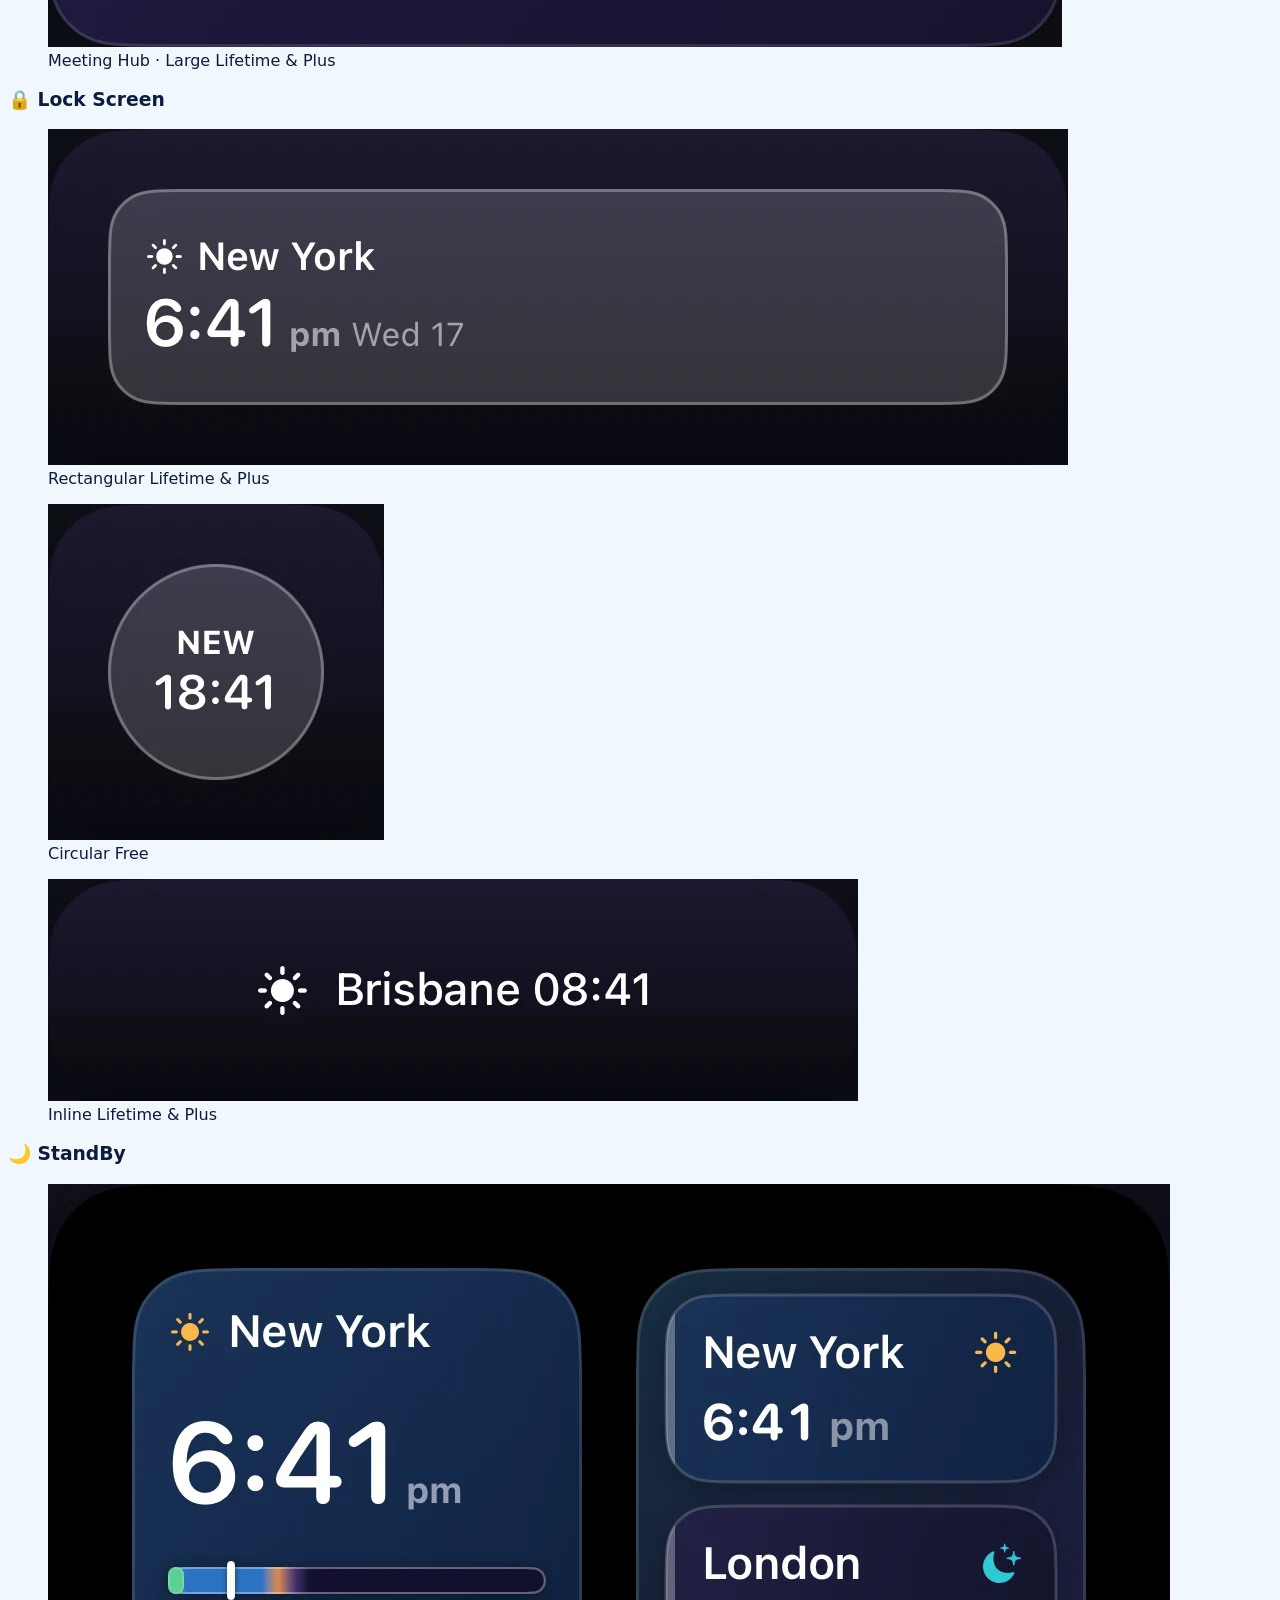
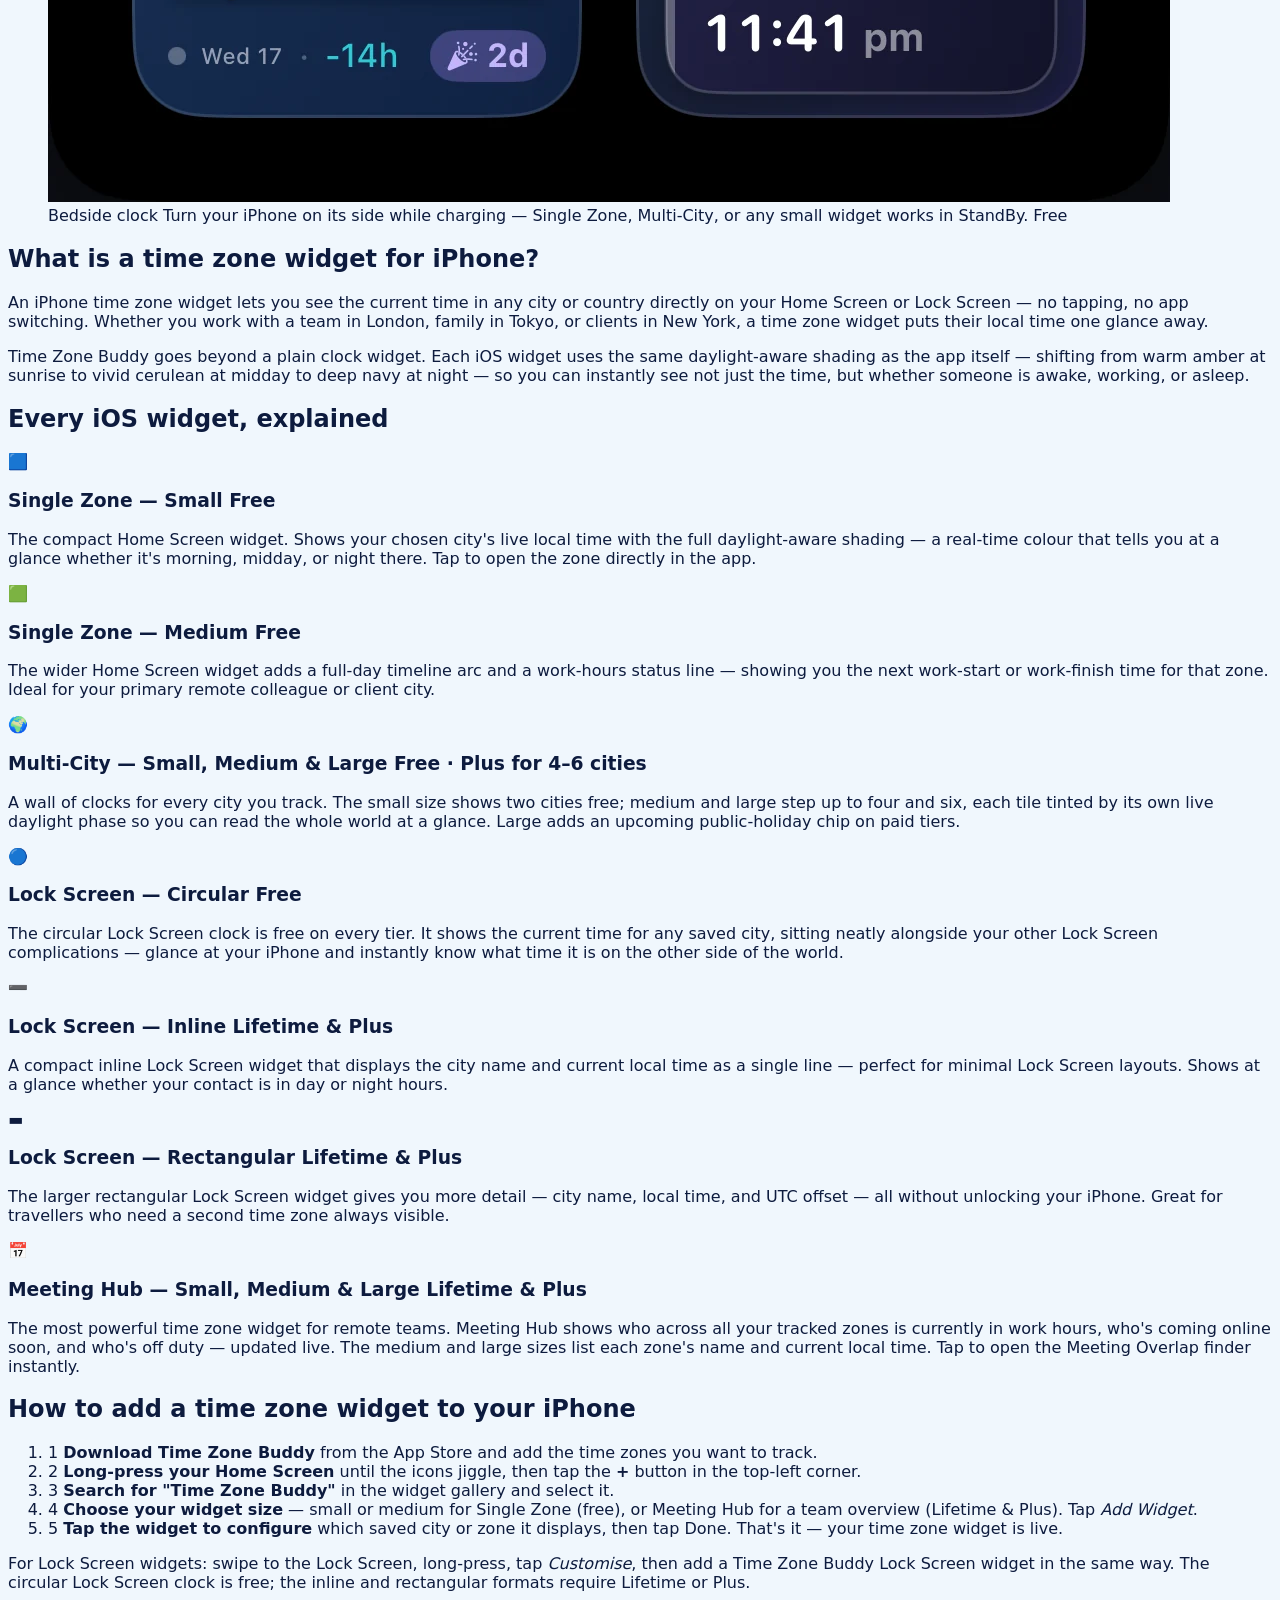
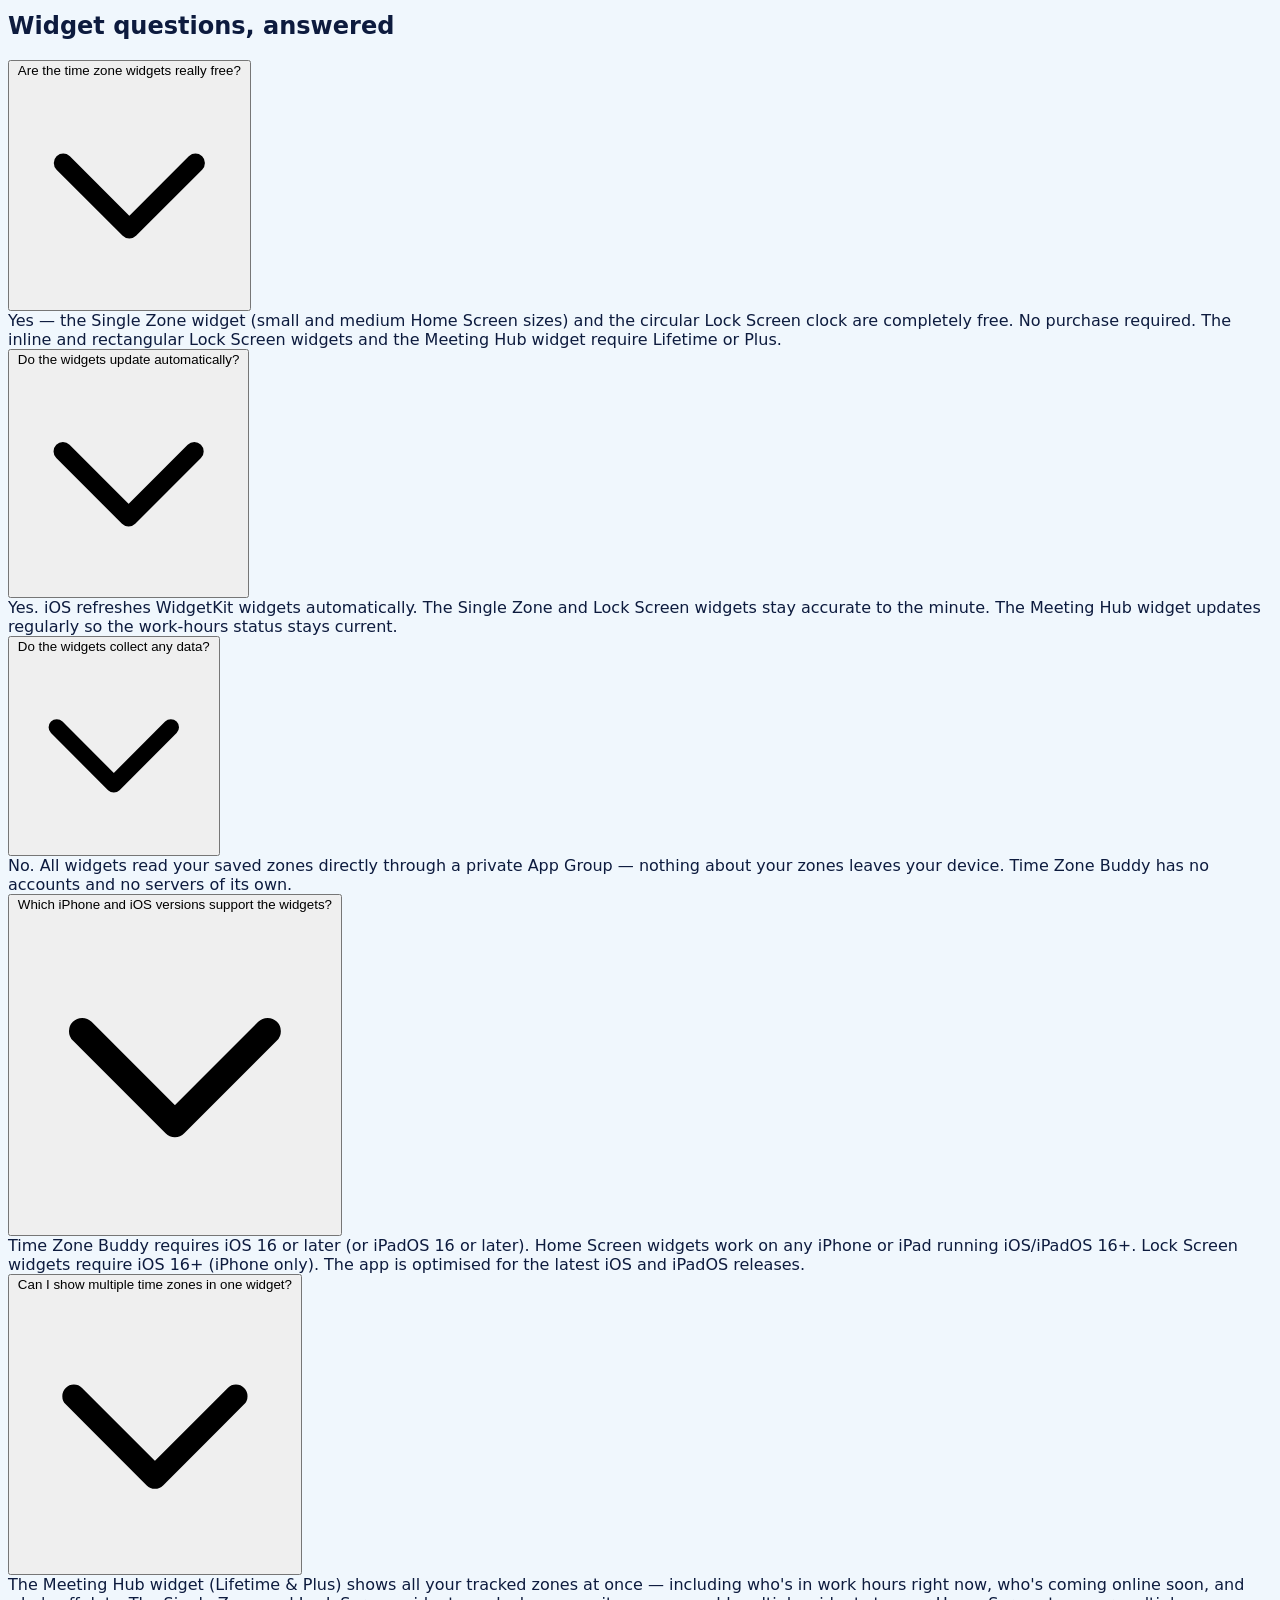
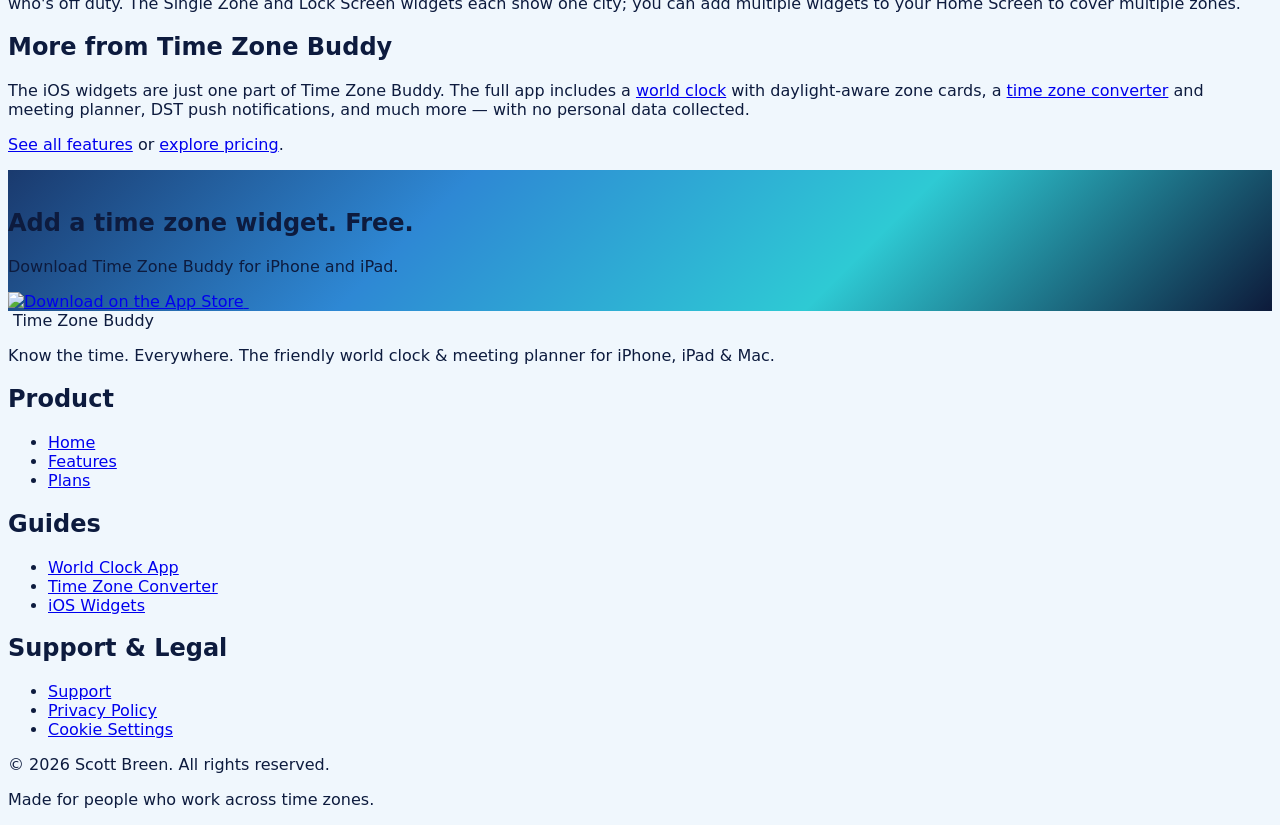
==== commit 67e36c53: "Add files via upload" ====
--- a/ios-widgets.html
+++ b/ios-widgets.html
@@ -3,6 +3,8 @@
 <head>
   <meta charset="UTF-8" />
   <meta name="viewport" content="width=device-width, initial-scale=1.0" />
+  <!-- Apple Smart App Banner: shows the App Store "GET" banner at the top of the page in iOS Safari -->
+  <meta name="apple-itunes-app" content="app-id=6760805989" />
   <title>Time Zone Widget for iPhone &amp; iPad — Time Zone Buddy</title>
   <meta name="description" content="Time Zone Buddy brings beautiful, daylight-aware time zone widgets to your iPhone Home Screen and Lock Screen. Free Single Zone widget and free circular Lock Screen clock; inline/rectangular Lock Screen and Meeting Hub widgets with Lifetime or Plus." />
   <meta name="keywords" content="time zone widget iPhone, time zone widget iOS, world clock widget iPhone, Home Screen time zone widget, Lock Screen clock widget iPhone, iPad time zone widget, iOS 16 widget time zone, meeting hub widget" />
@@ -63,7 +65,7 @@
     "downloadUrl": "https://apps.apple.com/us/app/time-zone-buddy/id6760805989",
     "operatingSystem": "iOS 16+, iPadOS 16+",
     "applicationCategory": ["ProductivityApplication", "UtilitiesApplication"],
-    "description": "Time Zone Buddy brings beautiful, daylight-aware time zone widgets to your iPhone and iPad Home Screen and Lock Screen. The free Single Zone widget and free circular Lock Screen clock show any city's live time with aurora shading; Lifetime and Plus unlock the inline and rectangular Lock Screen and Meeting Hub widgets.",
+    "description": "Time Zone Buddy brings beautiful, daylight-aware time zone widgets to your iPhone and iPad Home Screen and Lock Screen. The free Single Zone widget and free circular Lock Screen clock show any city's live time with daylight-aware shading; Lifetime and Plus unlock the inline and rectangular Lock Screen and Meeting Hub widgets.",
     "featureList": "Single Zone Home Screen widget (small & medium), Lock Screen clock widgets (circular, inline, rectangular), Meeting Hub widget (small, medium, large), daylight-aware shading, work-hours status, day timeline, on-device privacy",
     "author": { "@type": "Person", "name": "Scott Breen" },
     "offers": [
@@ -74,33 +76,9 @@
   }
   </script>
 
-  <!-- Firebase Analytics -->
-  <script type="module">
-    import { initializeApp } from "https://www.gstatic.com/firebasejs/12.13.0/firebase-app.js";
-    import { getAnalytics, logEvent } from "https://www.gstatic.com/firebasejs/12.13.0/firebase-analytics.js";
-
-    const firebaseConfig = {
-      apiKey: "AIzaSyCn7GMc5UZO7iKN3OsOkC23iQB7Zp9PNtY",
-      authDomain: "time-zone-buddy-pinecode.firebaseapp.com",
-      projectId: "time-zone-buddy-pinecode",
-      storageBucket: "time-zone-buddy-pinecode.firebasestorage.app",
-      messagingSenderId: "808205346526",
-      appId: "1:808205346526:web:3aef061bd46ed801ec844f",
-      measurementId: "G-05SZGTC4KJ"
-    };
-
-    const app = initializeApp(firebaseConfig);
-    const analytics = getAnalytics(app);
-
-    const PAGE_SOURCE = 'ios_widgets';
-
-    document.addEventListener('click', (e) => {
-      const cta = e.target.closest('[data-section]');
-      if (cta) {
-        logEvent(analytics, 'cta_click', { section: cta.dataset.section, source: PAGE_SOURCE });
-      }
-    });
-  </script>
+  <!-- Firebase Analytics (consent-gated — loads only after opt-in; see js/analytics.js) -->
+  <script>window.TZB_PAGE_SOURCE = 'ios_widgets';</script>
+  <script defer src="js/analytics.js"></script>
 </head>
 
 <body class="bg-[var(--color-bg)]" :class="{ dark: dark }">
@@ -391,7 +369,7 @@
         An iPhone time zone widget lets you see the current time in any city or country directly on your Home Screen or Lock Screen — no tapping, no app switching. Whether you work with a team in London, family in Tokyo, or clients in New York, a time zone widget puts their local time one glance away.
       </p>
       <p class="text-base text-[var(--color-text-secondary)]">
-        Time Zone Buddy goes beyond a plain clock widget. Each iOS widget uses the same aurora-inspired daylight shading as the app itself — shifting from warm amber at sunrise to vivid cerulean at midday to deep navy at night — so you can instantly see not just the time, but whether someone is awake, working, or asleep.
+        Time Zone Buddy goes beyond a plain clock widget. Each iOS widget uses the same daylight-aware shading as the app itself — shifting from warm amber at sunrise to vivid cerulean at midday to deep navy at night — so you can instantly see not just the time, but whether someone is awake, working, or asleep.
       </p>
     </section>
 
@@ -409,7 +387,7 @@
             <div>
               <h3 class="font-bold text-[var(--color-text-primary)] mb-1">Single Zone — Small <span class="text-xs font-normal text-green-600 dark:text-green-400 ml-1">Free</span></h3>
               <p class="text-sm text-[var(--color-text-secondary)]">
-                The compact Home Screen widget. Shows your chosen city's live local time with the full aurora daylight shading — a real-time colour that tells you at a glance whether it's morning, midday, or night there. Tap to open the zone directly in the app.
+                The compact Home Screen widget. Shows your chosen city's live local time with the full daylight-aware shading — a real-time colour that tells you at a glance whether it's morning, midday, or night there. Tap to open the zone directly in the app.
               </p>
             </div>
           </div>
@@ -554,7 +532,7 @@
               <svg class="w-4 h-4 text-[var(--color-text-muted)] transition-transform" :class="open === 2 ? 'rotate-180' : ''" fill="none" stroke="currentColor" stroke-width="2" viewBox="0 0 24 24"><path stroke-linecap="round" stroke-linejoin="round" d="M19 9l-7 7-7-7"/></svg>
             </button>
             <div id="wfaq-2" x-show="open === 2" x-transition class="px-5 pb-4 text-sm text-[var(--color-text-secondary)]">
-              No. All widgets read your saved zones directly through a private App Group — nothing leaves your device. Time Zone Buddy has no servers, no accounts, and sends no data anywhere.
+              No. All widgets read your saved zones directly through a private App Group — nothing about your zones leaves your device. Time Zone Buddy has no accounts and no servers of its own.
             </div>
           </div>
 
@@ -590,7 +568,7 @@
         More from Time Zone Buddy
       </h2>
       <p class="text-base text-[var(--color-text-secondary)] mb-4">
-        The iOS widgets are just one part of Time Zone Buddy. The full app includes a <a href="world-clock-app.html" class="text-[var(--color-brand)] hover:underline">world clock</a> with aurora-inspired zone cards, a <a href="time-zone-converter.html" class="text-[var(--color-brand)] hover:underline">time zone converter</a> and meeting planner, DST push notifications, and much more — all with zero data collection.
+        The iOS widgets are just one part of Time Zone Buddy. The full app includes a <a href="world-clock-app.html" class="text-[var(--color-brand)] hover:underline">world clock</a> with daylight-aware zone cards, a <a href="time-zone-converter.html" class="text-[var(--color-brand)] hover:underline">time zone converter</a> and meeting planner, DST push notifications, and much more — with no personal data collected.
       </p>
       <p class="text-base text-[var(--color-text-secondary)]">
         <a href="index.html#features" class="text-[var(--color-brand)] hover:underline">See all features</a> or <a href="index.html#plans" class="text-[var(--color-brand)] hover:underline">explore pricing</a>.
@@ -617,22 +595,55 @@
   </main>
 
   <!-- ── Footer ────────────────────────────────────────────── -->
-  <footer class="bg-[var(--color-surface)] border-t border-[var(--color-border)] py-10">
-    <div class="max-w-6xl mx-auto px-4 sm:px-6 flex flex-col md:flex-row items-center justify-between gap-6 text-sm text-[var(--color-text-muted)]">
-      <div class="flex items-center gap-2">
-        <img src="images/icon.png" alt="" class="w-5 h-5" aria-hidden="true" />
-        <span class="font-semibold text-[var(--color-text-secondary)]">Time Zone Buddy</span>
-      </div>
-      <nav class="flex flex-wrap justify-center gap-6" aria-label="Footer">
-        <a href="index.html"               class="hover:text-[var(--color-brand)] transition-colors">Home</a>
-        <a href="index.html#features"      class="hover:text-[var(--color-brand)] transition-colors">Features</a>
-        <a href="index.html#plans"         class="hover:text-[var(--color-brand)] transition-colors">Plans</a>
-        <a href="support.html"             class="hover:text-[var(--color-brand)] transition-colors">Support</a>
-        <a href="privacy-policy.html"      class="hover:text-[var(--color-brand)] transition-colors">Privacy Policy</a>
-        <a href="world-clock-app.html"     class="hover:text-[var(--color-brand)] transition-colors">World Clock App</a>
-        <a href="time-zone-converter.html" class="hover:text-[var(--color-brand)] transition-colors">Time Zone Converter</a>
-      </nav>
-      <p>© 2026 Scott Breen</p>
+  <footer class="bg-[var(--color-surface)] border-t border-[var(--color-border)]">
+    <div class="max-w-6xl mx-auto px-4 sm:px-6 py-12">
+      <div class="grid gap-10 sm:grid-cols-2 md:grid-cols-4">
+
+        <!-- Brand -->
+        <div>
+          <div class="flex items-center gap-2">
+            <img src="images/icon.png" alt="" class="w-7 h-7 rounded-lg" aria-hidden="true" />
+            <span class="font-bold text-[var(--color-text-primary)]">Time Zone Buddy</span>
+          </div>
+          <p class="mt-3 text-sm text-[var(--color-text-muted)] max-w-xs">Know the time. Everywhere. The friendly world clock &amp; meeting planner for iPhone, iPad &amp; Mac.</p>
+        </div>
+
+        <!-- Product -->
+        <nav aria-label="Product" class="text-sm">
+          <h2 class="font-semibold text-[var(--color-text-secondary)] mb-3">Product</h2>
+          <ul class="space-y-2 text-[var(--color-text-muted)]">
+            <li><a href="index.html"          class="hover:text-[var(--color-brand)] transition-colors">Home</a></li>
+            <li><a href="index.html#features" class="hover:text-[var(--color-brand)] transition-colors">Features</a></li>
+            <li><a href="index.html#plans"    class="hover:text-[var(--color-brand)] transition-colors">Plans</a></li>
+          </ul>
+        </nav>
+
+        <!-- Guides -->
+        <nav aria-label="Guides" class="text-sm">
+          <h2 class="font-semibold text-[var(--color-text-secondary)] mb-3">Guides</h2>
+          <ul class="space-y-2 text-[var(--color-text-muted)]">
+            <li><a href="world-clock-app.html"     class="hover:text-[var(--color-brand)] transition-colors">World Clock App</a></li>
+            <li><a href="time-zone-converter.html" class="hover:text-[var(--color-brand)] transition-colors">Time Zone Converter</a></li>
+            <li><a href="ios-widgets.html"         class="hover:text-[var(--color-brand)] transition-colors">iOS Widgets</a></li>
+          </ul>
+        </nav>
+
+        <!-- Support & Legal -->
+        <nav aria-label="Support and legal" class="text-sm">
+          <h2 class="font-semibold text-[var(--color-text-secondary)] mb-3">Support &amp; Legal</h2>
+          <ul class="space-y-2 text-[var(--color-text-muted)]">
+            <li><a href="support.html"        class="hover:text-[var(--color-brand)] transition-colors">Support</a></li>
+            <li><a href="privacy-policy.html" class="hover:text-[var(--color-brand)] transition-colors">Privacy Policy</a></li>
+            <li><a href="#" data-cc="settings" class="hover:text-[var(--color-brand)] transition-colors">Cookie Settings</a></li>
+          </ul>
+        </nav>
+
+      </div>
+
+      <div class="mt-10 pt-6 border-t border-[var(--color-border)] flex flex-col sm:flex-row items-center justify-between gap-3 text-xs text-[var(--color-text-muted)]">
+        <p>© 2026 Scott Breen. All rights reserved.</p>
+        <p>Made for people who work across time zones.</p>
+      </div>
     </div>
   </footer>
 
--- a/css/styles.css
+++ b/css/styles.css
@@ -0,0 +1,270 @@
+/* ============================================================
+   Time Zone Buddy — Website Styles
+   Single source of truth: docs/website_AI_instructions.md
+   ============================================================ */
+
+/* ── Custom Properties ────────────────────────────────────── */
+
+:root {
+  /* Light mode */
+  --color-bg:             #F0F7FD;
+  --color-surface:        #FFFFFF;
+  --color-surface-raised: #E8F4FD;
+  --color-border:         #C8DFF0;
+  --color-text-primary:   #0D1B3E;
+  --color-text-secondary: #3A5A7A;
+  --color-text-muted:     #7A9AB8;
+  --color-brand:          #2E88D4;
+  --color-brand-hover:    #1A6CB8;
+  --color-accent:         #2ECAD4;
+  --color-premium:        #9B6DFF;
+  --color-amber:          #F5A623;
+
+  /* Gradients */
+  --gradient-hero:     135deg, #0A1E40, #0D2A50, #0A3060, #06081A;
+  --gradient-plus:     135deg, #2E88D4, #2ECAD4;
+  --gradient-lifetime: 135deg, #F5A623, #E8703A;
+  --gradient-aurora:   135deg, #1A3A6E, #2E88D4, #2ECAD4, #0D1A3A;
+}
+
+.dark {
+  --color-bg:             #06081A;
+  --color-surface:        #0D1428;
+  --color-surface-raised: #152035;
+  --color-border:         #1E3050;
+  --color-text-primary:   #E8F4FD;
+  --color-text-secondary: #A8C8E8;
+  --color-text-muted:     #5A7A9A;
+  --color-brand:          #2E88D4;
+  --color-brand-hover:    #4AA8F4;
+  --color-accent:         #2ECAD4;
+  --color-premium:        #9B6DFF;
+  --color-amber:          #F5A623;
+}
+
+/* ── Base ─────────────────────────────────────────────────── */
+
+*, *::before, *::after { box-sizing: border-box; }
+
+body {
+  font-family: 'Inter', system-ui, sans-serif;
+  background-color: var(--color-bg);
+  color: var(--color-text-primary);
+  transition: background-color 0.2s ease, color 0.2s ease;
+}
+
+/* ── Device Frame ─────────────────────────────────────────── */
+
+.device-frame {
+  position: relative;
+  width: var(--frame-width, 260px);
+  aspect-ratio: 1470 / 3000;
+  flex-shrink: 0;
+  filter: drop-shadow(0 25px 50px rgb(0 0 0 / 0.32));
+}
+
+.device-frame-sm { --frame-width: 200px; }
+
+/* Soft blurred halo behind device frames. The blurred gradient is promoted to
+   its own GPU layer (translateZ + will-change) so it is rasterised once at full
+   quality on load and is NOT re-rasterised (which caused visible banding that
+   "sharpened" a moment later) while a sibling frame plays its GSAP entrance. */
+.device-glow {
+  position: absolute;
+  inset: 0;
+  border-radius: 2.5rem;
+  pointer-events: none;
+  opacity: 0.5;
+  background: linear-gradient(135deg, #2ECAD4, #2E88D4);
+  filter: blur(64px);
+  transform: translateZ(0);
+  will-change: transform;
+  backface-visibility: hidden;
+}
+
+.device-screen-clip {
+  position: absolute;
+  top: 2.233%;
+  left: 5.102%;
+  width: 89.796%;
+  height: 95.533%;
+  overflow: hidden;
+  border-radius: 13% / 6%;
+}
+
+.device-screenshot {
+  width: 100%;
+  height: 100%;
+  object-fit: cover;
+  object-position: top center;
+  display: block;
+}
+
+.device-overlay {
+  position: absolute;
+  inset: 0;
+  width: 100%;
+  height: 100%;
+  pointer-events: none;
+  z-index: 1;
+}
+
+/* ── Carousel ─────────────────────────────────────────────── */
+
+.carousel-wrapper { overflow: hidden; }
+
+.carousel-stack {
+  display: grid;
+  justify-items: center;
+  padding: 1rem 0 1.5rem;
+}
+
+.carousel-slide {
+  grid-column: 1;
+  grid-row: 1;
+  opacity: 0;
+  transition: opacity 0.45s ease;
+  pointer-events: none;
+}
+
+.carousel-slide.active {
+  opacity: 1;
+  pointer-events: auto;
+}
+
+/* ── Coming Soon Buttons ──────────────────────────────────── */
+
+.btn-coming-soon {
+  display: inline-flex;
+  align-items: center;
+  gap: 0.5rem;
+  background-color: var(--color-surface-raised);
+  color: var(--color-text-muted);
+  font-weight: 600;
+  font-size: 0.9375rem;
+  padding: 0.75rem 1.5rem;
+  border-radius: 14px;
+  border: 1.5px solid var(--color-border);
+  cursor: default;
+  user-select: none;
+}
+
+.btn-coming-soon-light {
+  background-color: var(--color-surface-raised);
+  color: var(--color-text-muted);
+  border-color: var(--color-border);
+}
+
+/* ── Focus Visible (Accessibility) ───────────────────────── */
+
+:focus-visible {
+  outline: 2px solid var(--color-brand);
+  outline-offset: 2px;
+  border-radius: 4px;
+}
+
+/* ── Utility: Hero Gradient Background ────────────────────── */
+
+.bg-hero {
+  background: linear-gradient(var(--gradient-hero));
+}
+
+/* ── Cookie Consent Banner ────────────────────────────────── */
+
+.tzb-cc {
+  position: fixed;
+  z-index: 60;
+  left: 50%;
+  bottom: 1rem;
+  transform: translateX(-50%);
+  width: min(680px, calc(100% - 2rem));
+  background-color: var(--color-surface);
+  color: var(--color-text-secondary);
+  border: 1.5px solid var(--color-border);
+  border-radius: 16px;
+  box-shadow: 0 12px 40px rgb(0 0 0 / 0.18);
+  padding: 1rem 1.25rem;
+  font-family: 'Inter', system-ui, sans-serif;
+  font-size: 0.875rem;
+  line-height: 1.5;
+}
+
+.tzb-cc__inner {
+  display: flex;
+  flex-direction: column;
+  gap: 0.875rem;
+}
+
+@media (min-width: 640px) {
+  .tzb-cc__inner { flex-direction: row; align-items: center; }
+}
+
+.tzb-cc__text { margin: 0; flex: 1; }
+.tzb-cc__text strong { color: var(--color-text-primary); }
+.tzb-cc__text a { color: var(--color-brand); text-decoration: underline; }
+
+.tzb-cc__actions {
+  display: flex;
+  gap: 0.625rem;
+  flex-shrink: 0;
+}
+
+.tzb-cc__btn {
+  font-family: inherit;
+  font-weight: 600;
+  font-size: 0.875rem;
+  padding: 0.5rem 1.1rem;
+  border-radius: 12px;
+  cursor: pointer;
+  border: 1.5px solid transparent;
+  transition: background-color 0.15s ease, color 0.15s ease, border-color 0.15s ease;
+}
+
+.tzb-cc__btn--solid { background-color: var(--color-brand); color: #FFFFFF; }
+.tzb-cc__btn--solid:hover { background-color: var(--color-brand-hover); }
+
+.tzb-cc__btn--ghost {
+  background-color: transparent;
+  color: var(--color-text-secondary);
+  border-color: var(--color-border);
+}
+.tzb-cc__btn--ghost:hover { border-color: var(--color-brand); color: var(--color-brand); }
+
+.bg-aurora {
+  background: linear-gradient(var(--gradient-aurora));
+}
+
+/* ── Alpine.js ────────────────────────────────────────────── */
+
+[x-cloak] { display: none !important; }
+
+/* ── Feature icon tiles ───────────────────────────────────── */
+/* Used for features that have no dedicated screenshot (Siri, Apple platforms). */
+
+.feature-icon-tile {
+  width: 200px;
+  height: 200px;
+  border-radius: 2.5rem;
+  display: flex;
+  align-items: center;
+  justify-content: center;
+  font-size: 5rem;
+  flex-shrink: 0;
+  box-shadow: 0 24px 48px rgb(0 0 0 / 0.28);
+}
+
+@media (min-width: 768px) {
+  .feature-icon-tile { width: 220px; height: 220px; }
+}
+
+.feature-icon-tile--siri  { background: linear-gradient(135deg, #1A0D40, #4A2EAA, #8E5BFF); }
+.feature-icon-tile--apple { background: linear-gradient(135deg, #0A1E40, #1A4A7A, #2ECAD4); }
+
+/* ── Hero device frame (larger than the section frames) ───── */
+
+.device-frame-hero { --frame-width: 240px; }
+
+/* ── Pricing ──────────────────────────────────────────────── */
+
+.plan-card-plus { background: linear-gradient(var(--gradient-plus)); }
+.btn-lifetime   { background: linear-gradient(var(--gradient-lifetime)); }
